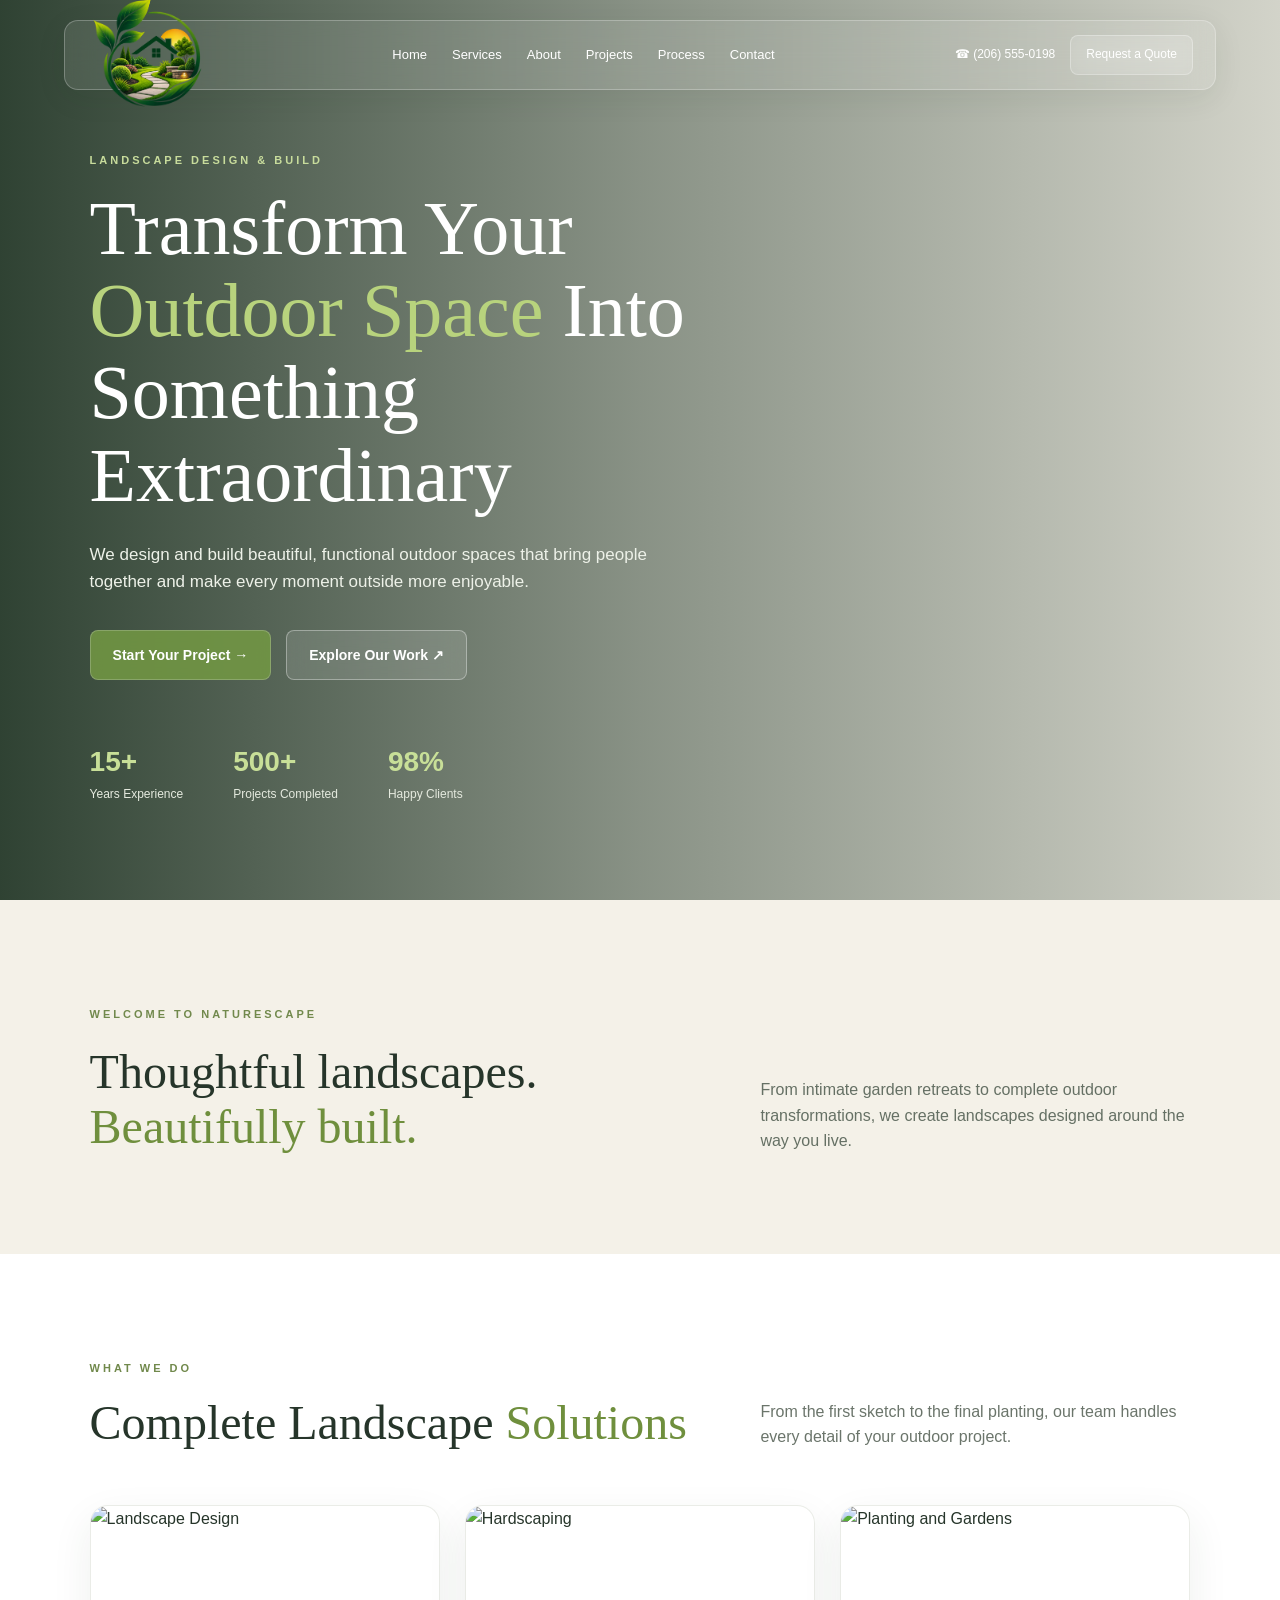
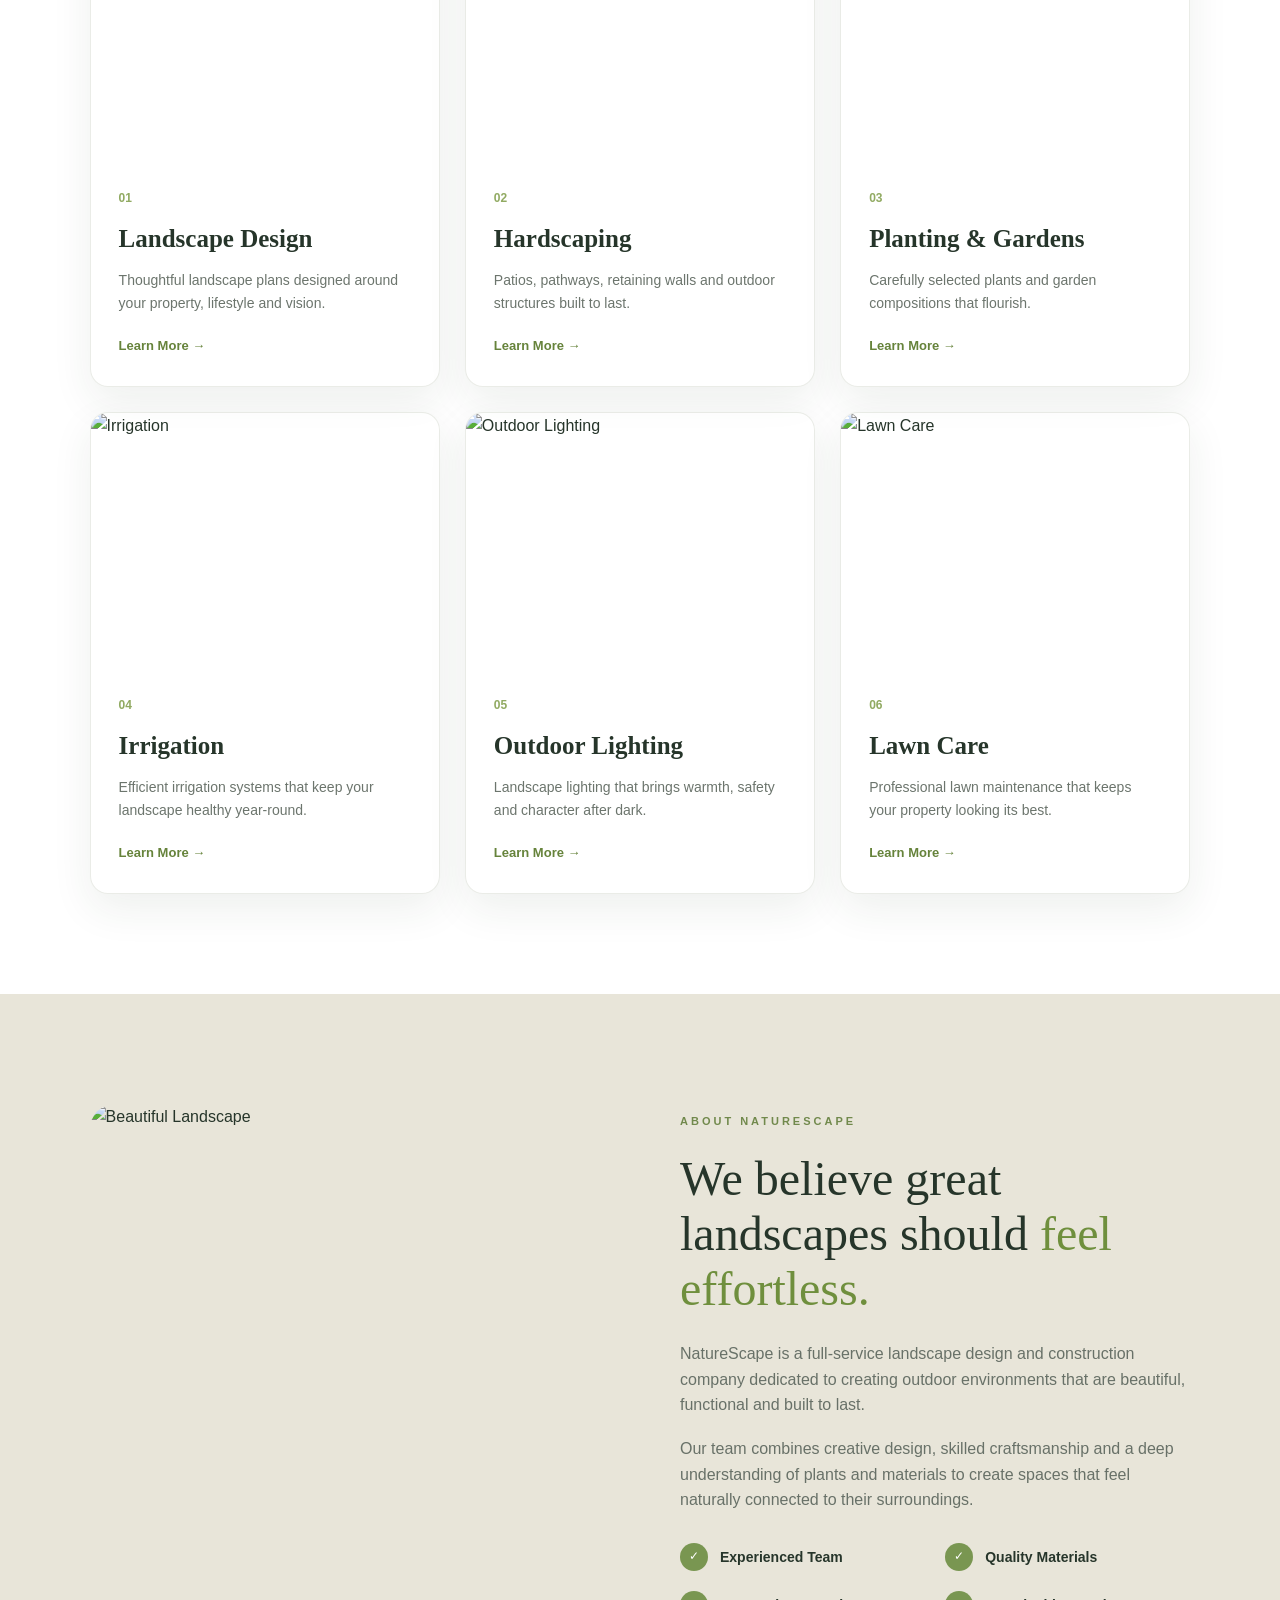
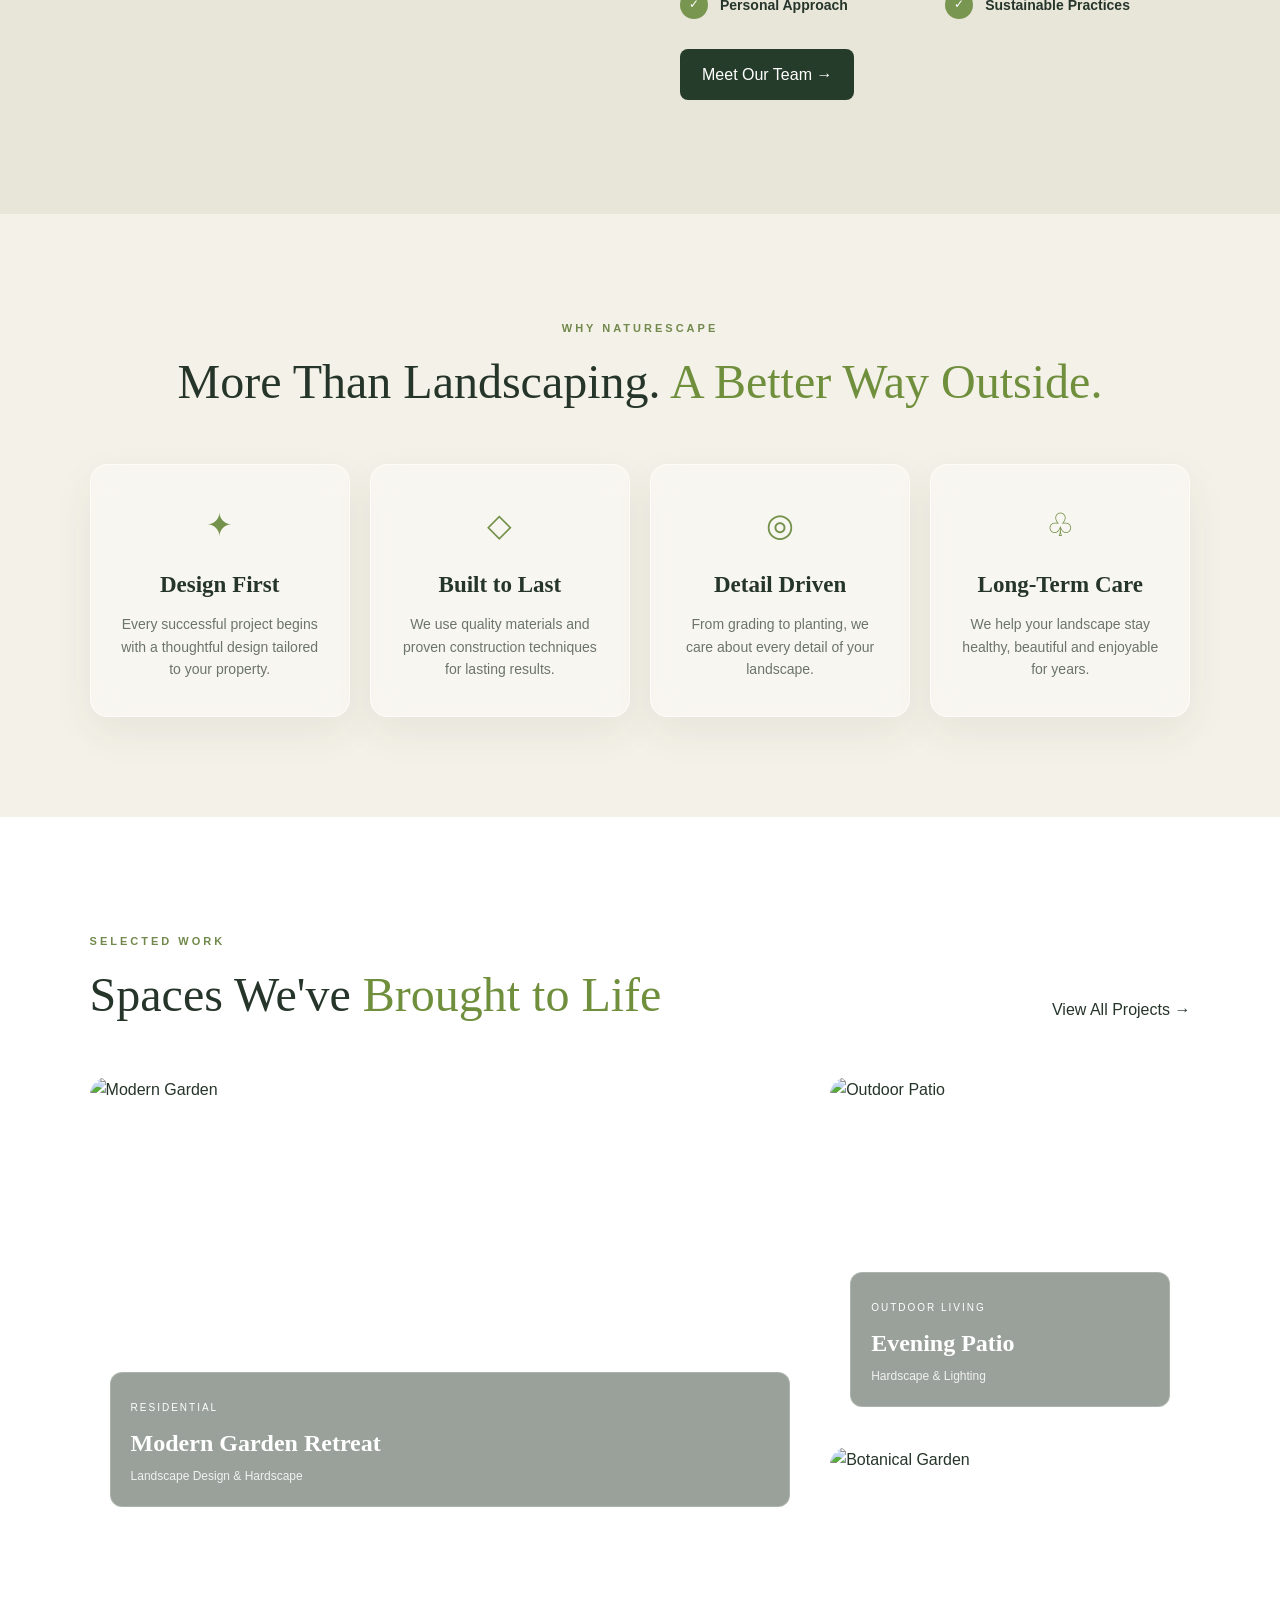
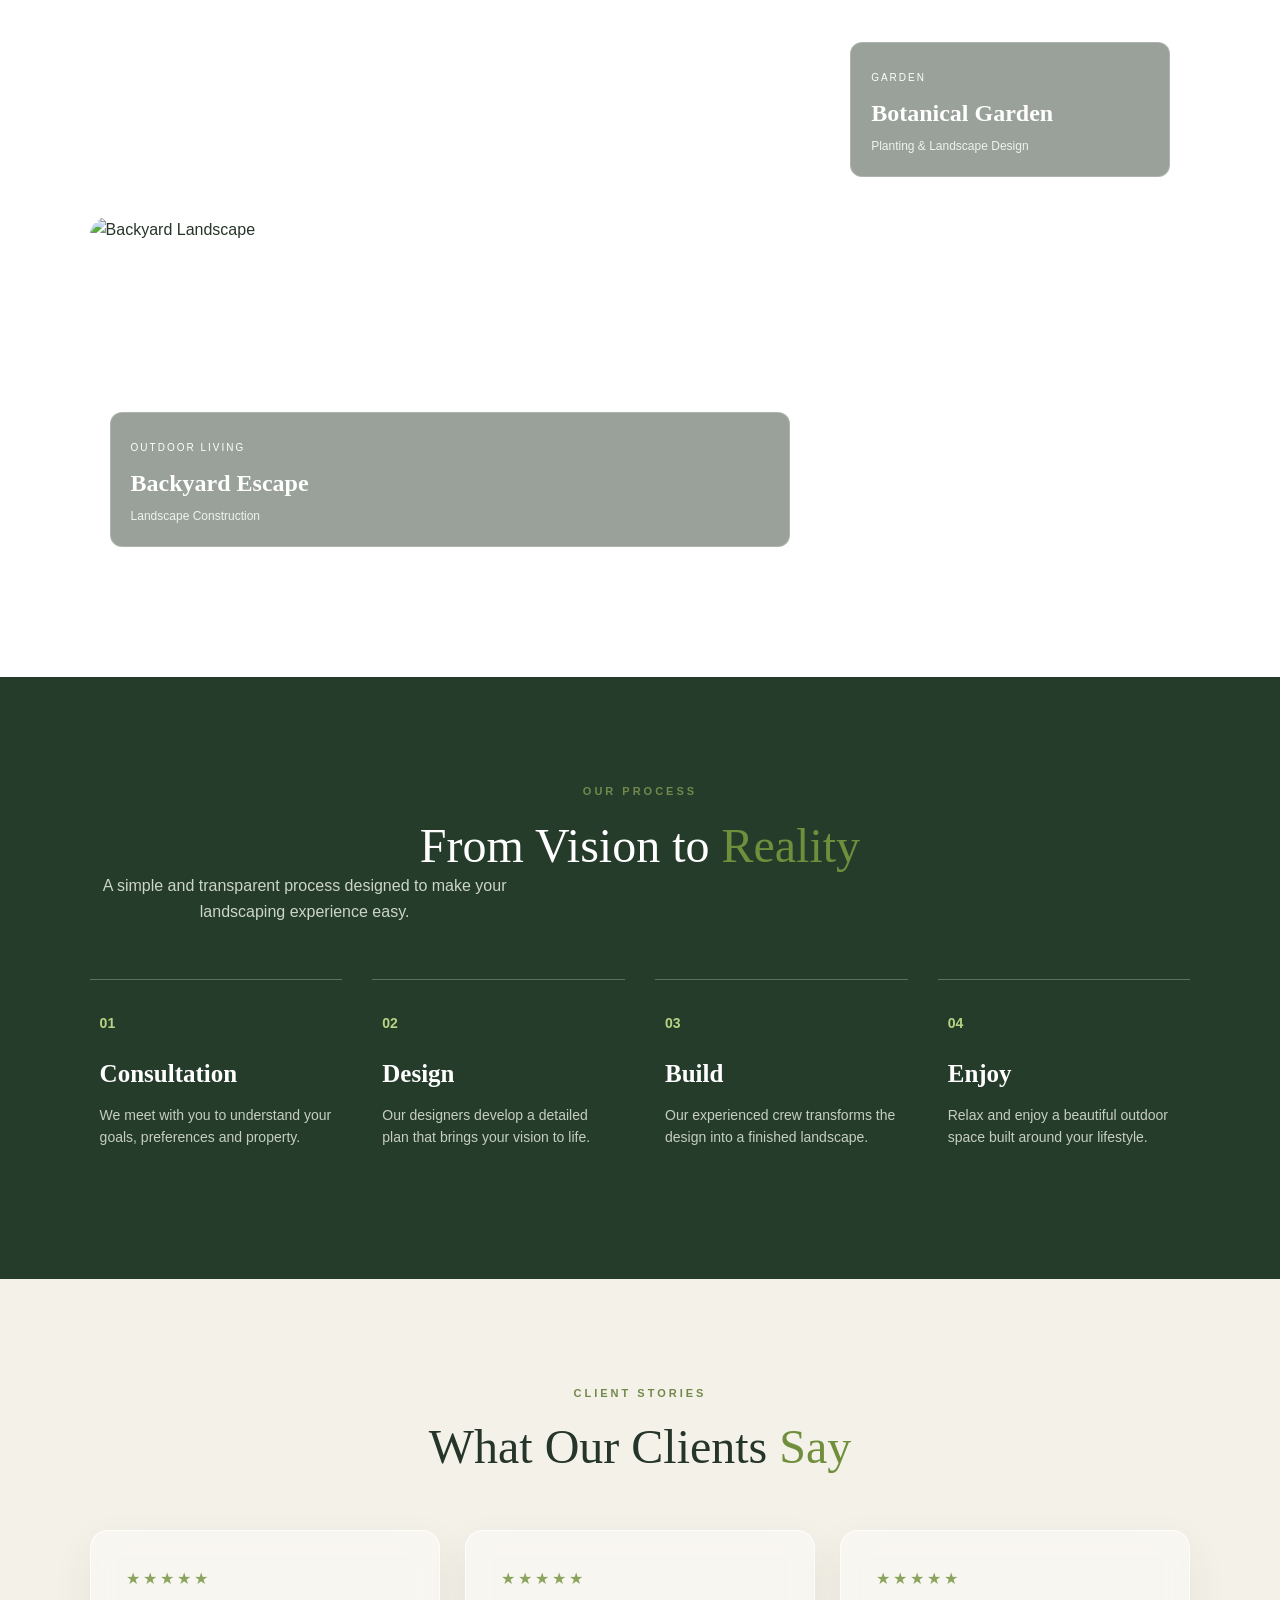
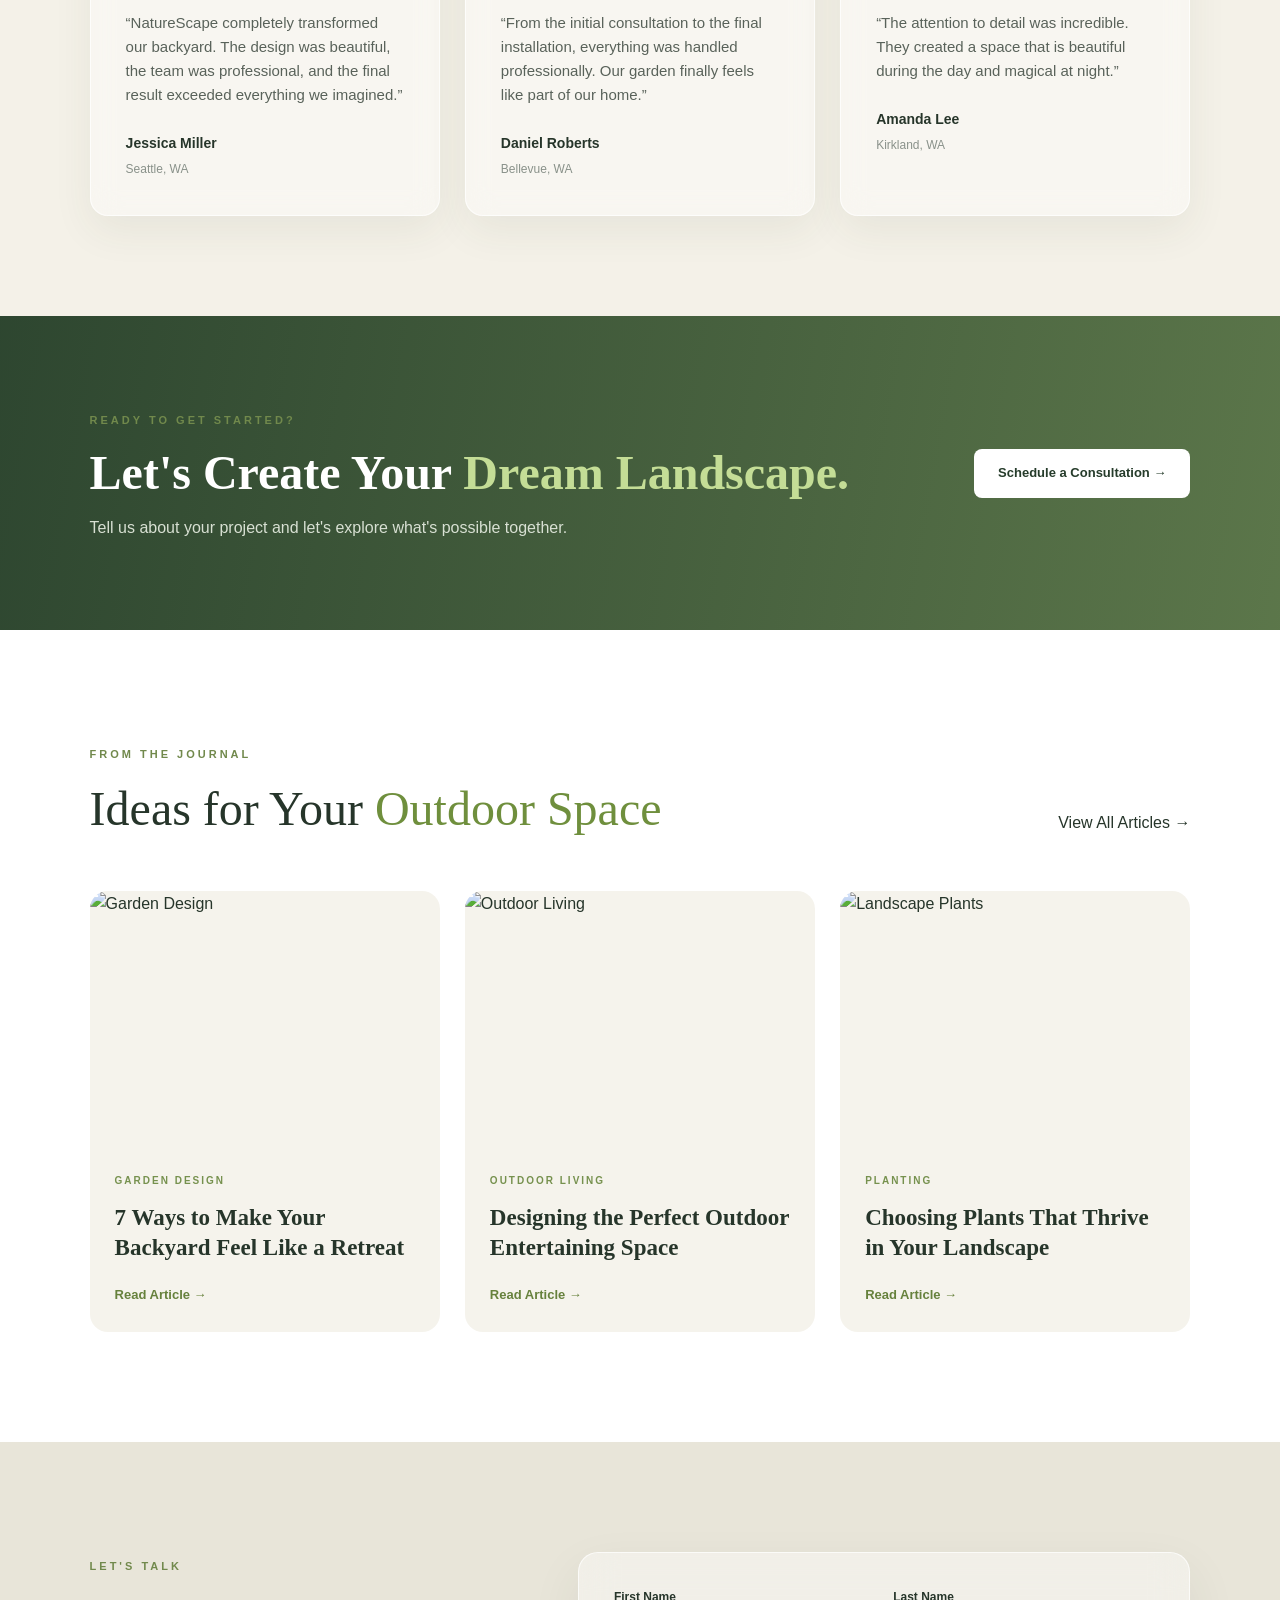
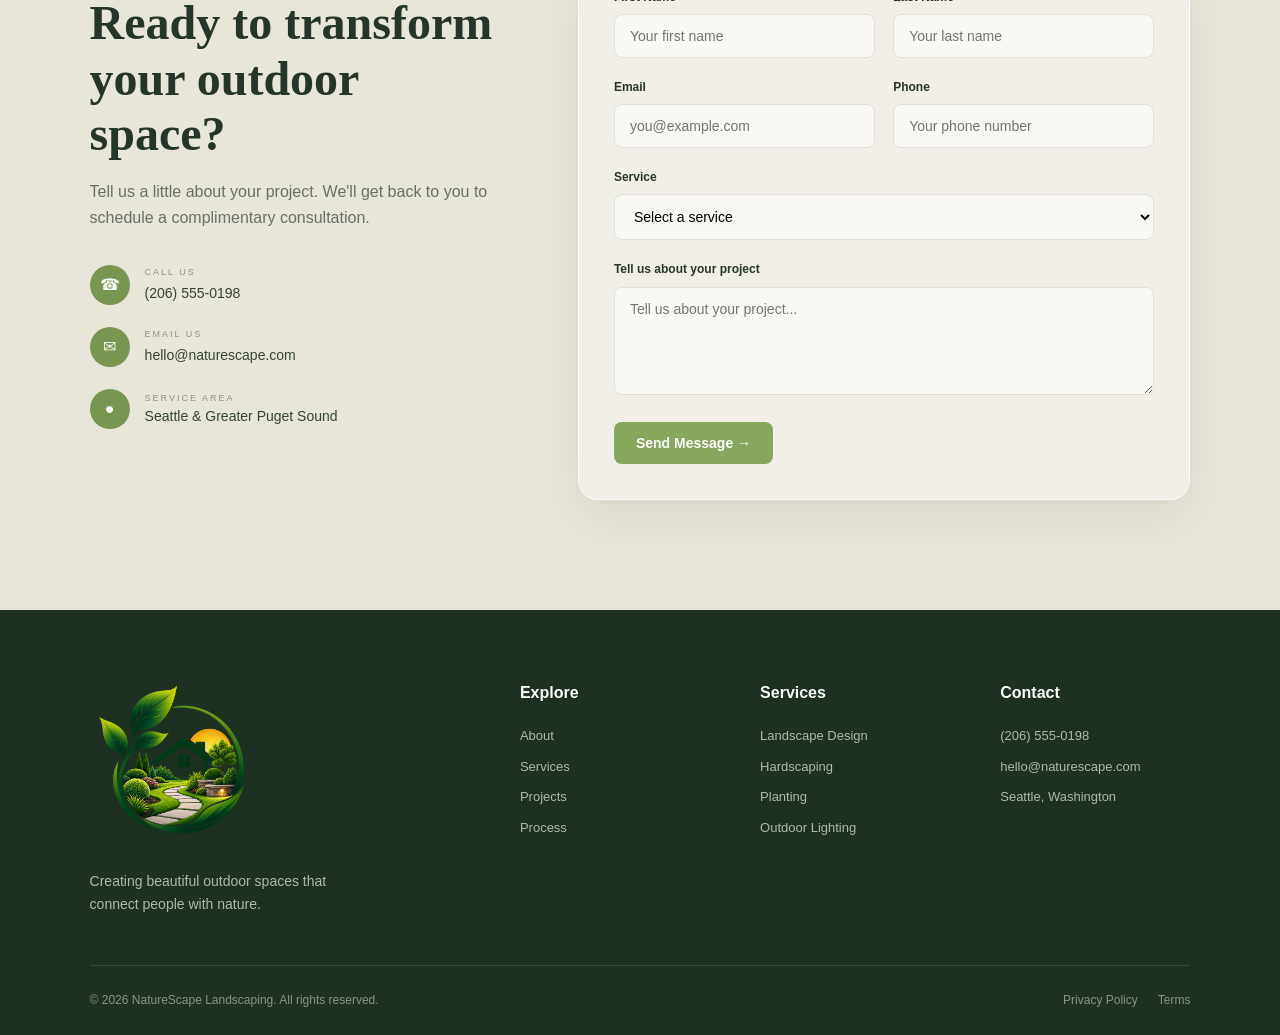
==== index.html @ 11247841 "initial commit" ====
<!DOCTYPE html>
<html lang="en">
<head>
    <meta charset="UTF-8">
    <meta name="viewport" content="width=device-width, initial-scale=1.0">

    <title>NatureScape | Garden Landscaping</title>

    <link rel="icon" type="image/png" href="assets/logo.png">

    <link rel="stylesheet" href="static/style.css">
</head>

<body>

    <header class="header">

        <a href="#home" class="logo">
            <img src="assets/logo.png" alt="NatureScape Landscaping">
        </a>

        <nav class="navbar">
            <a href="#home">Home</a>
            <a href="#services">Services</a>
            <a href="#about">About</a>
            <a href="#projects">Projects</a>
            <a href="#process">Process</a>
            <a href="#contact">Contact</a>
        </nav>

        <div class="header-right">

            <a href="tel:+12065550198" class="phone">
                ☎ (206) 555-0198
            </a>

            <a href="#contact" class="quote-btn">
                Request a Quote
            </a>

        </div>

    </header>

    <main>

        <section class="hero" id="home">

            <div class="hero-content">

                <span class="subtitle">
                    LANDSCAPE DESIGN & BUILD
                </span>

                <h1>
                    Transform Your
                    <span>Outdoor Space</span>
                    Into Something Extraordinary
                </h1>

                <p>
                    We design and build beautiful, functional
                    outdoor spaces that bring people together
                    and make every moment outside more enjoyable.
                </p>

                <div class="hero-buttons">

                    <a href="#contact" class="primary-btn">
                        Start Your Project →
                    </a>

                    <a href="#projects" class="secondary-btn">
                        Explore Our Work ↗
                    </a>

                </div>

                <div class="hero-stats">

                    <div>
                        <h3>15+</h3>
                        <p>Years Experience</p>
                    </div>

                    <div>
                        <h3>500+</h3>
                        <p>Projects Completed</p>
                    </div>

                    <div>
                        <h3>98%</h3>
                        <p>Happy Clients</p>
                    </div>

                </div>

            </div>

        </section>

        <section class="intro">

            <div class="intro-title">

                <span>
                    WELCOME TO NATURESCAPE
                </span>

                <h2>
                    Thoughtful landscapes.
                    <br>
                    <span>Beautifully built.</span>
                </h2>

            </div>

            <div class="intro-text">

                <p>
                    From intimate garden retreats to complete
                    outdoor transformations, we create landscapes
                    designed around the way you live.
                </p>

            </div>

        </section>

        <section class="services" id="services">

            <div class="section-heading">

                <div>

                    <span>
                        WHAT WE DO
                    </span>

                    <h2>
                        Complete Landscape
                        <span>Solutions</span>
                    </h2>

                </div>

                <p>
                    From the first sketch to the final planting,
                    our team handles every detail of your
                    outdoor project.
                </p>

            </div>

            <div class="services-container">

                <div class="service-card">

                    <img
                        src="assets/images/landscape-design.jpg"
                        alt="Landscape Design"
                    >

                    <div class="service-content">

                        <span>01</span>

                        <h3>
                            Landscape Design
                        </h3>

                        <p>
                            Thoughtful landscape plans designed
                            around your property, lifestyle and vision.
                        </p>

                        <a href="#contact">
                            Learn More →
                        </a>

                    </div>

                </div>

                <div class="service-card">

                    <img
                        src="assets/images/hardscape.jpg"
                        alt="Hardscaping"
                    >

                    <div class="service-content">

                        <span>02</span>

                        <h3>
                            Hardscaping
                        </h3>

                        <p>
                            Patios, pathways, retaining walls and
                            outdoor structures built to last.
                        </p>

                        <a href="#contact">
                            Learn More →
                        </a>

                    </div>

                </div>

                <div class="service-card">

                    <img
                        src="assets/images/planting.jpg"
                        alt="Planting and Gardens"
                    >

                    <div class="service-content">

                        <span>03</span>

                        <h3>
                            Planting & Gardens
                        </h3>

                        <p>
                            Carefully selected plants and garden
                            compositions that flourish.
                        </p>

                        <a href="#contact">
                            Learn More →
                        </a>

                    </div>

                </div>

                <div class="service-card">

                    <img
                        src="assets/images/irrigation.jpg"
                        alt="Irrigation"
                    >

                    <div class="service-content">

                        <span>04</span>

                        <h3>
                            Irrigation
                        </h3>

                        <p>
                            Efficient irrigation systems that keep
                            your landscape healthy year-round.
                        </p>

                        <a href="#contact">
                            Learn More →
                        </a>

                    </div>

                </div>

                <div class="service-card">

                    <img
                        src="assets/images/lighting.jpg"
                        alt="Outdoor Lighting"
                    >

                    <div class="service-content">

                        <span>05</span>

                        <h3>
                            Outdoor Lighting
                        </h3>

                        <p>
                            Landscape lighting that brings warmth,
                            safety and character after dark.
                        </p>

                        <a href="#contact">
                            Learn More →
                        </a>

                    </div>

                </div>

                <div class="service-card">

                    <img
                        src="assets/images/lawn-care.jpg"
                        alt="Lawn Care"
                    >

                    <div class="service-content">

                        <span>06</span>

                        <h3>
                            Lawn Care
                        </h3>

                        <p>
                            Professional lawn maintenance that
                            keeps your property looking its best.
                        </p>

                        <a href="#contact">
                            Learn More →
                        </a>

                    </div>

                </div>

            </div>

        </section>

        <section class="about" id="about">

            <div class="about-image">

                <img
                    src="assets/images/about-landscape.jpg"
                    alt="Beautiful Landscape"
                >

            </div>

            <div class="about-content">

                <span>
                    ABOUT NATURESCAPE
                </span>

                <h2>
                    We believe great landscapes
                    should <span>feel effortless.</span>
                </h2>

                <p>
                    NatureScape is a full-service landscape design
                    and construction company dedicated to creating
                    outdoor environments that are beautiful,
                    functional and built to last.
                </p>

                <p>
                    Our team combines creative design, skilled
                    craftsmanship and a deep understanding of
                    plants and materials to create spaces that
                    feel naturally connected to their surroundings.
                </p>

                <div class="about-features">

                    <div>
                        <span>✓</span>
                        <h4>Experienced Team</h4>
                    </div>

                    <div>
                        <span>✓</span>
                        <h4>Quality Materials</h4>
                    </div>

                    <div>
                        <span>✓</span>
                        <h4>Personal Approach</h4>
                    </div>

                    <div>
                        <span>✓</span>
                        <h4>Sustainable Practices</h4>
                    </div>

                </div>

                <a href="#contact" class="dark-btn">
                    Meet Our Team →
                </a>

            </div>

        </section>

        <section class="why-us">

            <div class="section-heading center">

                <span>
                    WHY NATURESCAPE
                </span>

                <h2>
                    More Than Landscaping.
                    <span>A Better Way Outside.</span>
                </h2>

            </div>

            <div class="why-container">

                <div class="why-card">

                    <span>✦</span>

                    <h3>
                        Design First
                    </h3>

                    <p>
                        Every successful project begins with a
                        thoughtful design tailored to your property.
                    </p>

                </div>

                <div class="why-card">

                    <span>◇</span>

                    <h3>
                        Built to Last
                    </h3>

                    <p>
                        We use quality materials and proven
                        construction techniques for lasting results.
                    </p>

                </div>

                <div class="why-card">

                    <span>◎</span>

                    <h3>
                        Detail Driven
                    </h3>

                    <p>
                        From grading to planting, we care about
                        every detail of your landscape.
                    </p>

                </div>

                <div class="why-card">

                    <span>♧</span>

                    <h3>
                        Long-Term Care
                    </h3>

                    <p>
                        We help your landscape stay healthy,
                        beautiful and enjoyable for years.
                    </p>

                </div>

            </div>

        </section>

        <section class="projects" id="projects">

            <div class="section-heading">

                <div>

                    <span>
                        SELECTED WORK
                    </span>

                    <h2>
                        Spaces We've
                        <span>Brought to Life</span>
                    </h2>

                </div>

                <a href="#contact">
                    View All Projects →
                </a>

            </div>

            <div class="projects-container">

                <div class="project-card large">

                    <img
                        src="assets/images/project-01.jpg"
                        alt="Modern Garden"
                    >

                    <div>
                        <span>RESIDENTIAL</span>
                        <h3>Modern Garden Retreat</h3>
                        <p>Landscape Design & Hardscape</p>
                    </div>

                </div>

                <div class="project-card">

                    <img
                        src="assets/images/project-02.jpg"
                        alt="Outdoor Patio"
                    >

                    <div>
                        <span>OUTDOOR LIVING</span>
                        <h3>Evening Patio</h3>
                        <p>Hardscape & Lighting</p>
                    </div>

                </div>

                <div class="project-card">

                    <img
                        src="assets/images/project-03.jpg"
                        alt="Botanical Garden"
                    >

                    <div>
                        <span>GARDEN</span>
                        <h3>Botanical Garden</h3>
                        <p>Planting & Landscape Design</p>
                    </div>

                </div>

                <div class="project-card">

                    <img
                        src="assets/images/project-04.jpg"
                        alt="Backyard Landscape"
                    >

                    <div>
                        <span>OUTDOOR LIVING</span>
                        <h3>Backyard Escape</h3>
                        <p>Landscape Construction</p>
                    </div>

                </div>

            </div>

        </section>

        <section class="process" id="process">

            <div class="section-heading center">

                <span>
                    OUR PROCESS
                </span>

                <h2>
                    From Vision to
                    <span>Reality</span>
                </h2>

                <p>
                    A simple and transparent process designed
                    to make your landscaping experience easy.
                </p>

            </div>

            <div class="process-container">

                <div class="process-card">

                    <span>01</span>

                    <h3>
                        Consultation
                    </h3>

                    <p>
                        We meet with you to understand your goals,
                        preferences and property.
                    </p>

                </div>

                <div class="process-card">

                    <span>02</span>

                    <h3>
                        Design
                    </h3>

                    <p>
                        Our designers develop a detailed plan
                        that brings your vision to life.
                    </p>

                </div>

                <div class="process-card">

                    <span>03</span>

                    <h3>
                        Build
                    </h3>

                    <p>
                        Our experienced crew transforms the
                        design into a finished landscape.
                    </p>

                </div>

                <div class="process-card">

                    <span>04</span>

                    <h3>
                        Enjoy
                    </h3>

                    <p>
                        Relax and enjoy a beautiful outdoor
                        space built around your lifestyle.
                    </p>

                </div>

            </div>

        </section>

        <section class="testimonials">

            <div class="section-heading center">

                <span>
                    CLIENT STORIES
                </span>

                <h2>
                    What Our Clients
                    <span>Say</span>
                </h2>

            </div>

            <div class="testimonial-container">

                <div class="testimonial-card">

                    <div class="stars">
                        ★★★★★
                    </div>

                    <p>
                        “NatureScape completely transformed our
                        backyard. The design was beautiful, the
                        team was professional, and the final result
                        exceeded everything we imagined.”
                    </p>

                    <h4>
                        Jessica Miller
                    </h4>

                    <span>
                        Seattle, WA
                    </span>

                </div>

                <div class="testimonial-card">

                    <div class="stars">
                        ★★★★★
                    </div>

                    <p>
                        “From the initial consultation to the final
                        installation, everything was handled
                        professionally. Our garden finally feels
                        like part of our home.”
                    </p>

                    <h4>
                        Daniel Roberts
                    </h4>

                    <span>
                        Bellevue, WA
                    </span>

                </div>

                <div class="testimonial-card">

                    <div class="stars">
                        ★★★★★
                    </div>

                    <p>
                        “The attention to detail was incredible.
                        They created a space that is beautiful
                        during the day and magical at night.”
                    </p>

                    <h4>
                        Amanda Lee
                    </h4>

                    <span>
                        Kirkland, WA
                    </span>

                </div>

            </div>

        </section>

        <section class="cta">

            <div>

                <span>
                    READY TO GET STARTED?
                </span>

                <h2>
                    Let's Create Your
                    <span>Dream Landscape.</span>
                </h2>

                <p>
                    Tell us about your project and let's explore
                    what's possible together.
                </p>

            </div>

            <a href="#contact">
                Schedule a Consultation →
            </a>

        </section>

        <section class="blog">

            <div class="section-heading">

                <div>

                    <span>
                        FROM THE JOURNAL
                    </span>

                    <h2>
                        Ideas for Your
                        <span>Outdoor Space</span>
                    </h2>

                </div>

                <a href="#">
                    View All Articles →
                </a>

            </div>

            <div class="blog-container">

                <article class="blog-card">

                    <img
                        src="assets/images/blog-01.jpg"
                        alt="Garden Design"
                    >

                    <div>

                        <span>
                            GARDEN DESIGN
                        </span>

                        <h3>
                            7 Ways to Make Your Backyard
                            Feel Like a Retreat
                        </h3>

                        <a href="#">
                            Read Article →
                        </a>

                    </div>

                </article>

                <article class="blog-card">

                    <img
                        src="assets/images/blog-02.jpg"
                        alt="Outdoor Living"
                    >

                    <div>

                        <span>
                            OUTDOOR LIVING
                        </span>

                        <h3>
                            Designing the Perfect Outdoor
                            Entertaining Space
                        </h3>

                        <a href="#">
                            Read Article →
                        </a>

                    </div>

                </article>

                <article class="blog-card">

                    <img
                        src="assets/images/blog-03.jpg"
                        alt="Landscape Plants"
                    >

                    <div>

                        <span>
                            PLANTING
                        </span>

                        <h3>
                            Choosing Plants That Thrive
                            in Your Landscape
                        </h3>

                        <a href="#">
                            Read Article →
                        </a>

                    </div>

                </article>

            </div>

        </section>

        <section class="contact" id="contact">

            <div class="contact-info">

                <span>
                    LET'S TALK
                </span>

                <h2>
                    Ready to transform
                    your outdoor space?
                </h2>

                <p>
                    Tell us a little about your project.
                    We'll get back to you to schedule a
                    complimentary consultation.
                </p>

                <div class="contact-details">

                    <div>
                        <span>☎</span>
                        <div>
                            <small>CALL US</small>
                            <a href="tel:+12065550198">
                                (206) 555-0198
                            </a>
                        </div>
                    </div>

                    <div>
                        <span>✉</span>
                        <div>
                            <small>EMAIL US</small>
                            <a href="mailto:hello@naturescape.com">
                                hello@naturescape.com
                            </a>
                        </div>
                    </div>

                    <div>
                        <span>●</span>
                        <div>
                            <small>SERVICE AREA</small>
                            <p>
                                Seattle & Greater Puget Sound
                            </p>
                        </div>
                    </div>

                </div>

            </div>

            <form class="contact-form">

                <div class="form-row">

                    <div>
                        <label for="first-name">
                            First Name
                        </label>

                        <input
                            type="text"
                            id="first-name"
                            placeholder="Your first name"
                            required
                        >
                    </div>

                    <div>
                        <label for="last-name">
                            Last Name
                        </label>

                        <input
                            type="text"
                            id="last-name"
                            placeholder="Your last name"
                            required
                        >
                    </div>

                </div>

                <div class="form-row">

                    <div>
                        <label for="email">
                            Email
                        </label>

                        <input
                            type="email"
                            id="email"
                            placeholder="you@example.com"
                            required
                        >
                    </div>

                    <div>
                        <label for="phone">
                            Phone
                        </label>

                        <input
                            type="tel"
                            id="phone"
                            placeholder="Your phone number"
                        >
                    </div>

                </div>

                <div>

                    <label for="service">
                        Service
                    </label>

                    <select id="service">

                        <option value="">
                            Select a service
                        </option>

                        <option>
                            Landscape Design
                        </option>

                        <option>
                            Hardscaping
                        </option>

                        <option>
                            Planting & Gardens
                        </option>

                        <option>
                            Irrigation
                        </option>

                        <option>
                            Outdoor Lighting
                        </option>

                        <option>
                            Lawn Care
                        </option>

                    </select>

                </div>

                <div>

                    <label for="message">
                        Tell us about your project
                    </label>

                    <textarea
                        id="message"
                        rows="5"
                        placeholder="Tell us about your project..."
                    ></textarea>

                </div>

                <button
                    type="submit"
                    class="primary-btn"
                >
                    Send Message →
                </button>

            </form>

        </section>

    </main>

    <footer class="footer">

        <div class="footer-container">

            <div class="footer-brand">

                <a href="#home">
                    <img
                        src="assets/logo.png"
                        alt="NatureScape Landscaping"
                    >
                </a>

                <p>
                    Creating beautiful outdoor spaces
                    that connect people with nature.
                </p>

            </div>

            <div class="footer-links">

                <h4>
                    Explore
                </h4>

                <a href="#about">About</a>
                <a href="#services">Services</a>
                <a href="#projects">Projects</a>
                <a href="#process">Process</a>

            </div>

            <div class="footer-links">

                <h4>
                    Services
                </h4>

                <a href="#services">
                    Landscape Design
                </a>

                <a href="#services">
                    Hardscaping
                </a>

                <a href="#services">
                    Planting
                </a>

                <a href="#services">
                    Outdoor Lighting
                </a>

            </div>

            <div class="footer-links">

                <h4>
                    Contact
                </h4>

                <a href="tel:+12065550198">
                    (206) 555-0198
                </a>

                <a href="mailto:hello@naturescape.com">
                    hello@naturescape.com
                </a>

                <p>
                    Seattle, Washington
                </p>

            </div>

        </div>

        <div class="footer-bottom">

            <p>
                © 2026 NatureScape Landscaping.
                All rights reserved.
            </p>

            <div>
                <a href="#">
                    Privacy Policy
                </a>

                <a href="#">
                    Terms
                </a>
            </div>

        </div>

    </footer>

</body>
</html>
---- static/style.css ----
* {
    margin: 0;
    padding: 0;
    box-sizing: border-box;
}

html {
    scroll-behavior: smooth;
}

body {
    font-family: Arial, sans-serif;
    background: #f4f1e8;
    color: #26352a;
    line-height: 1.6;
}

a {
    text-decoration: none;
    color: inherit;
}

img {
    width: 100%;
    display: block;
}

.header {
    width: 90%;
    height: 70px;
    padding: 10px 22px;
    position: absolute;
    top: 20px;
    left: 5%;
    z-index: 1000;

    display: flex;
    align-items: center;
    justify-content: space-between;
    gap: 25px;

    background: rgba(255, 255, 255, 0.10);
    backdrop-filter: blur(14px);
    -webkit-backdrop-filter: blur(14px);

    border: 1px solid rgba(255, 255, 255, 0.25);
    border-radius: 14px;

    box-shadow: 0 8px 30px rgba(30, 45, 30, 0.08);
}

.logo {
    display: flex;
    align-items: center;
}

.logo img {
    width: 125px;
    height: auto;
}

.navbar {
    display: flex;
    align-items: center;
    justify-content: center;
    gap: 25px;
}

.navbar a {
    color: #ffffff;
    font-size: 13px;
    font-weight: 500;
    transition: 0.3s;
}

.navbar a:hover {
    color: #c9df9b;
}

.header-right {
    display: flex;
    align-items: center;
    gap: 15px;
}

.phone {
    color: #ffffff;
    font-size: 12px;
}

.quote-btn {
    padding: 9px 15px;
    background: rgba(255, 255, 255, 0.12);
    border: 1px solid rgba(255, 255, 255, 0.3);
    color: #ffffff;
    border-radius: 8px;
    backdrop-filter: blur(10px);
    font-size: 12px;
    transition: 0.3s;
}

.quote-btn:hover {
    background: rgba(255, 255, 255, 0.25);
    transform: translateY(-2px);
}

.hero {
    min-height: 100vh;
    padding: 120px 7% 70px;

    display: flex;
    align-items: center;

    position: relative;
    overflow: hidden;

    background:
        linear-gradient(
            90deg,
            rgba(20, 42, 26, 0.88),
            rgba(20, 42, 26, 0.48),
            rgba(20, 42, 26, 0.15)
        ),
        url("../assets/images/hero.jpg") center/cover no-repeat;
}

.hero-content {
    max-width: 700px;
    color: #ffffff;
}

.subtitle {
    display: inline-block;
    margin-bottom: 18px;

    font-size: 11px;
    letter-spacing: 3px;
    font-weight: 600;

    color: #c8dc9c;
}

.hero h1 {
    font-family: Georgia, serif;
    font-size: clamp(45px, 6vw, 76px);
    line-height: 1.08;
    font-weight: 500;

    margin-bottom: 25px;
}

.hero h1 span {
    color: #b8d37d;
}

.hero-content > p {
    max-width: 600px;

    font-size: 17px;
    color: #edf1e8;

    margin-bottom: 35px;
}

.hero-buttons {
    display: flex;
    gap: 15px;
}

.primary-btn,
.secondary-btn {
    padding: 13px 22px;

    border-radius: 8px;

    display: inline-block;

    font-size: 14px;
    font-weight: 600;

    transition: 0.3s;
}

.primary-btn {
    color: #ffffff;

    background: rgba(116, 153, 67, 0.85);

    border: 1px solid rgba(255, 255, 255, 0.2);

    backdrop-filter: blur(10px);
}

.primary-btn:hover {
    background: #668d36;
    transform: translateY(-3px);
}

.secondary-btn {
    color: #ffffff;

    background: rgba(255, 255, 255, 0.12);

    border: 1px solid rgba(255, 255, 255, 0.35);

    backdrop-filter: blur(12px);
}

.secondary-btn:hover {
    background: rgba(255, 255, 255, 0.22);
    transform: translateY(-3px);
}

.hero-stats {
    display: flex;
    gap: 50px;
    margin-top: 60px;
}

.hero-stats div h3 {
    font-size: 28px;
    color: #c8df98;
}

.hero-stats div p {
    font-size: 12px;
    color: #e5eadf;
}

.intro {
    padding: 100px 7%;

    display: flex;
    justify-content: space-between;

    gap: 70px;

    background: #f4f1e8;
}

.intro-title {
    max-width: 600px;
}

.intro-title > span,
.section-heading > div > span,
.about-content > span,
.section-heading.center > span,
.cta > div > span,
.contact-info > span {
    font-size: 11px;
    letter-spacing: 3px;

    color: #71894c;

    font-weight: 700;
}

.intro h2 {
    margin-top: 18px;

    font-family: Georgia, serif;

    font-size: 48px;
    line-height: 1.15;

    font-weight: 500;
}

.intro h2 span,
.section-heading h2 span,
.about-content h2 span,
.cta h2 span {
    color: #6f8f3d;
}

.intro-text {
    max-width: 430px;

    align-self: flex-end;

    color: #657064;
}

.services {
    padding: 100px 7%;
    background: #ffffff;
}

.section-heading {
    display: flex;

    justify-content: space-between;
    align-items: end;

    gap: 50px;

    margin-bottom: 55px;
}

.section-heading h2 {
    margin-top: 15px;

    font-family: Georgia, serif;

    font-size: 48px;
    line-height: 1.15;

    font-weight: 500;
}

.section-heading > p {
    max-width: 430px;
    color: #6b756b;
}

.services-container {
    display: grid;

    grid-template-columns: repeat(3, 1fr);

    gap: 25px;
}

.service-card {
    overflow: hidden;

    border-radius: 18px;

    background: rgba(255, 255, 255, 0.55);

    border: 1px solid rgba(80, 100, 60, 0.12);

    box-shadow: 0 15px 40px rgba(42, 58, 39, 0.08);

    transition: 0.4s;
}

.service-card:hover {
    transform: translateY(-8px);

    box-shadow: 0 25px 50px rgba(42, 58, 39, 0.15);
}

.service-card > img {
    height: 250px;
    object-fit: cover;
}

.service-content {
    padding: 28px;
}

.service-content > span {
    color: #91aa62;

    font-size: 12px;

    font-weight: 700;
}

.service-content h3 {
    margin: 10px 0;

    font-family: Georgia, serif;

    font-size: 25px;
}

.service-content p {
    color: #6c756d;

    font-size: 14px;

    margin-bottom: 18px;
}

.service-content a {
    color: #66833b;

    font-size: 13px;

    font-weight: 700;
}

.about {
    padding: 110px 7%;

    display: grid;

    grid-template-columns: 1fr 1fr;

    gap: 80px;

    align-items: center;

    background: #e8e5d9;
}

.about-image {
    position: relative;
}

.about-image img {
    height: 600px;

    object-fit: cover;

    border-radius: 25px;
}

.about-content h2 {
    margin: 18px 0 25px;

    font-family: Georgia, serif;

    font-size: 48px;

    line-height: 1.15;

    font-weight: 500;
}

.about-content > p {
    color: #687168;

    margin-bottom: 18px;
}

.about-features {
    display: grid;

    grid-template-columns: 1fr 1fr;

    gap: 20px;

    margin: 30px 0;
}

.about-features div {
    display: flex;

    align-items: center;

    gap: 12px;
}

.about-features span {
    width: 28px;
    height: 28px;

    border-radius: 50%;

    display: flex;

    align-items: center;

    justify-content: center;

    background: #799651;

    color: white;

    font-size: 12px;
}

.about-features h4 {
    font-size: 14px;
}

.dark-btn {
    display: inline-block;

    padding: 13px 22px;

    background: #263c2b;

    color: white;

    border-radius: 8px;

    transition: 0.3s;
}

.dark-btn:hover {
    background: #496b3d;

    transform: translateY(-3px);
}

.why-us {
    padding: 100px 7%;

    background: #f4f1e8;
}

.center {
    display: block;

    text-align: center;
}

.why-container {
    display: grid;

    grid-template-columns: repeat(4, 1fr);

    gap: 20px;
}

.why-card {
    padding: 35px 25px;

    text-align: center;

    border-radius: 18px;

    background: rgba(255, 255, 255, 0.35);

    border: 1px solid rgba(255, 255, 255, 0.65);

    backdrop-filter: blur(15px);

    -webkit-backdrop-filter: blur(15px);

    box-shadow: 0 15px 40px rgba(52, 67, 49, 0.07);

    transition: 0.3s;
}

.why-card:hover {
    transform: translateY(-7px);

    background: rgba(255, 255, 255, 0.6);
}

.why-card > span {
    font-size: 32px;

    color: #75924c;
}

.why-card h3 {
    margin: 15px 0 10px;

    font-family: Georgia, serif;

    font-size: 23px;
}

.why-card p {
    color: #6b746c;

    font-size: 14px;
}

.projects {
    padding: 110px 7%;

    background: #ffffff;
}

.projects-container {
    display: grid;

    grid-template-columns: 2fr 1fr;

    gap: 20px;
}

.project-card {
    height: 350px;

    position: relative;

    overflow: hidden;

    border-radius: 18px;
}

.project-card.large {
    height: 450px;

    grid-row: span 2;
}

.project-card img {
    height: 100%;

    object-fit: cover;

    transition: 0.5s;
}

.project-card:hover img {
    transform: scale(1.06);
}

.project-card > div {
    position: absolute;

    left: 20px;
    right: 20px;
    bottom: 20px;

    padding: 20px;

    color: white;

    border-radius: 12px;

    background: rgba(30, 48, 31, 0.45);

    backdrop-filter: blur(12px);

    border: 1px solid rgba(255, 255, 255, 0.2);
}

.project-card span {
    font-size: 10px;

    letter-spacing: 2px;
}

.project-card h3 {
    margin: 5px 0;

    font-family: Georgia, serif;

    font-size: 24px;
}

.project-card p {
    font-size: 12px;

    opacity: 0.85;
}

.process {
    padding: 100px 7%;

    background: #263c2b;

    color: white;
}

.process .section-heading h2 {
    color: white;
}

.process .section-heading p {
    color: #cbd5c8;
}

.process-container {
    display: grid;

    grid-template-columns: repeat(4, 1fr);

    gap: 30px;
}

.process-card {
    padding: 30px 10px;

    border-top: 1px solid rgba(255, 255, 255, 0.25);
}

.process-card > span {
    color: #b9d384;

    font-size: 14px;

    font-weight: 700;
}

.process-card h3 {
    margin: 18px 0 10px;

    font-family: Georgia, serif;

    font-size: 25px;
}

.process-card p {
    color: #c5cec1;

    font-size: 14px;
}

.testimonials {
    padding: 100px 7%;

    background: #f4f1e8;
}

.testimonial-container {
    display: grid;

    grid-template-columns: repeat(3, 1fr);

    gap: 25px;
}

.testimonial-card {
    padding: 35px;

    border-radius: 18px;

    background: rgba(255, 255, 255, 0.4);

    border: 1px solid rgba(255, 255, 255, 0.7);

    backdrop-filter: blur(15px);

    box-shadow: 0 15px 40px rgba(50, 65, 47, 0.07);
}

.stars {
    color: #8ba45d;

    letter-spacing: 3px;

    margin-bottom: 20px;
}

.testimonial-card > p {
    color: #59625a;

    font-size: 15px;

    margin-bottom: 25px;
}

.testimonial-card h4 {
    font-size: 14px;
}

.testimonial-card > span {
    color: #89918a;

    font-size: 12px;
}

.cta {
    padding: 90px 7%;

    display: flex;

    align-items: center;

    justify-content: space-between;

    gap: 50px;

    color: white;

    background:
        linear-gradient(
            100deg,
            rgba(35, 61, 38, 0.95),
            rgba(75, 105, 57, 0.9)
        );
}

.cta h2 {
    margin: 15px 0;

    font-family: Georgia, serif;

    font-size: 48px;

    line-height: 1.1;
}

.cta h2 span {
    color: #c4dd96;
}

.cta p {
    color: #d8e0d3;
}

.cta > a {
    padding: 14px 24px;

    white-space: nowrap;

    border-radius: 8px;

    color: #263c2b;

    background: white;

    font-size: 13px;

    font-weight: 700;

    transition: 0.3s;
}

.cta > a:hover {
    transform: translateY(-3px);
}

.blog {
    padding: 110px 7%;

    background: #ffffff;
}

.blog-container {
    display: grid;

    grid-template-columns: repeat(3, 1fr);

    gap: 25px;
}

.blog-card {
    overflow: hidden;

    border-radius: 18px;

    background: #f5f3ec;
}

.blog-card img {
    height: 250px;

    object-fit: cover;
}

.blog-card > div {
    padding: 25px;
}

.blog-card span {
    color: #76914e;

    font-size: 10px;

    letter-spacing: 2px;

    font-weight: 700;
}

.blog-card h3 {
    margin: 12px 0 18px;

    font-family: Georgia, serif;

    font-size: 23px;

    line-height: 1.3;
}

.blog-card a {
    color: #66813c;

    font-size: 13px;

    font-weight: 700;
}

.contact {
    padding: 110px 7%;

    display: grid;

    grid-template-columns: 0.8fr 1.2fr;

    gap: 80px;

    background: #e8e5d9;
}

.contact-info h2 {
    margin: 18px 0;

    font-family: Georgia, serif;

    font-size: 48px;

    line-height: 1.15;
}

.contact-info > p {
    color: #687168;

    margin-bottom: 35px;
}

.contact-details {
    display: flex;

    flex-direction: column;

    gap: 22px;
}

.contact-details > div {
    display: flex;

    align-items: center;

    gap: 15px;
}

.contact-details > div > span {
    width: 40px;
    height: 40px;

    border-radius: 50%;

    display: flex;

    align-items: center;

    justify-content: center;

    background: #799651;

    color: white;
}

.contact-details small {
    display: block;

    color: #8a9288;

    font-size: 9px;

    letter-spacing: 2px;
}

.contact-details a,
.contact-details p {
    font-size: 14px;

    color: #334335;
}

.contact-form {
    padding: 35px;

    border-radius: 20px;

    background: rgba(255, 255, 255, 0.4);

    border: 1px solid rgba(255, 255, 255, 0.7);

    backdrop-filter: blur(18px);

    -webkit-backdrop-filter: blur(18px);

    box-shadow: 0 20px 50px rgba(50, 65, 47, 0.08);
}

.contact-form > div {
    margin-bottom: 20px;
}

.form-row {
    display: grid;

    grid-template-columns: 1fr 1fr;

    gap: 18px;
}

.contact-form label {
    display: block;

    margin-bottom: 7px;

    font-size: 12px;

    font-weight: 600;
}

.contact-form input,
.contact-form select,
.contact-form textarea {
    width: 100%;

    padding: 13px 15px;

    border: 1px solid rgba(80, 100, 70, 0.15);

    border-radius: 8px;

    outline: none;

    background: rgba(255, 255, 255, 0.55);

    font-family: inherit;

    font-size: 14px;
}

.contact-form input:focus,
.contact-form select:focus,
.contact-form textarea:focus {
    border-color: #789751;

    background: rgba(255, 255, 255, 0.8);
}

.contact-form textarea {
    resize: vertical;
}

.contact-form button {
    border: none;

    cursor: pointer;
}

.footer {
    padding: 70px 7% 25px;

    color: #dce5d7;

    background: #1d3022;
}

.footer-container {
    display: grid;

    grid-template-columns: 2fr 1fr 1fr 1fr;

    gap: 50px;

    padding-bottom: 50px;
}

.footer-brand img {
    width: 170px;

    margin-bottom: 20px;
}

.footer-brand p {
    max-width: 280px;

    color: #aeb9ad;

    font-size: 14px;
}

.footer-links {
    display: flex;

    flex-direction: column;

    gap: 10px;
}

.footer-links h4 {
    margin-bottom: 10px;

    color: white;
}

.footer-links a,
.footer-links p {
    color: #aeb9ad;

    font-size: 13px;

    transition: 0.3s;
}

.footer-links a:hover {
    color: #c8df9a;
}

.footer-bottom {
    padding-top: 25px;

    display: flex;

    justify-content: space-between;

    border-top: 1px solid rgba(255, 255, 255, 0.12);

    color: #89958a;

    font-size: 12px;
}

.footer-bottom div {
    display: flex;

    gap: 20px;
}

@media (max-width: 1100px) {

    .header {
        width: 94%;
        left: 3%;
    }

    .navbar {
        gap: 15px;
    }

    .navbar a {
        font-size: 12px;
    }

    .phone {
        display: none;
    }

    .services-container {
        grid-template-columns: repeat(2, 1fr);
    }

    .why-container {
        grid-template-columns: repeat(2, 1fr);
    }

    .process-container {
        grid-template-columns: repeat(2, 1fr);
    }

}

@media (max-width: 800px) {

    .header {
        width: 92%;

        left: 4%;

        height: 65px;

        padding: 9px 15px;
    }

    .logo img {
        width: 110px;
    }

    .navbar {
        display: none;
    }

    .header-right {
        margin-left: auto;
    }

    .hero {
        padding: 120px 6% 70px;
    }

    .hero h1 {
        font-size: 48px;
    }

    .hero-stats {
        gap: 25px;
    }

    .intro {
        flex-direction: column;

        padding: 75px 6%;
    }

    .section-heading {
        flex-direction: column;

        align-items: flex-start;
    }

    .about {
        grid-template-columns: 1fr;

        padding: 80px 6%;
    }

    .about-image img {
        height: 450px;
    }

    .projects-container {
        grid-template-columns: 1fr;
    }

    .project-card.large {
        height: 400px;
    }

    .testimonial-container {
        grid-template-columns: 1fr;
    }

    .cta {
        flex-direction: column;

        align-items: flex-start;
    }

    .contact {
        grid-template-columns: 1fr;

        padding: 80px 6%;
    }

    .footer-container {
        grid-template-columns: 1fr 1fr;
    }

}

@media (max-width: 600px) {

    .header {
        top: 12px;

        width: 94%;

        left: 3%;

        height: 58px;
    }

    .logo img {
        width: 100px;
    }

    .quote-btn {
        display: none;
    }

    .hero {
        min-height: 100vh;

        padding: 110px 6% 60px;
    }

    .hero h1 {
        font-size: 40px;
    }

    .hero-content > p {
        font-size: 14px;
    }

    .hero-buttons {
        flex-direction: column;

        align-items: flex-start;
    }

    .hero-stats {
        flex-wrap: wrap;

        margin-top: 40px;
    }

    .hero-stats div h3 {
        font-size: 23px;
    }

    .intro h2,
    .section-heading h2,
    .about-content h2,
    .cta h2,
    .contact-info h2 {
        font-size: 38px;
    }

    .services-container {
        grid-template-columns: 1fr;
    }

    .why-container {
        grid-template-columns: 1fr;
    }

    .process-container {
        grid-template-columns: 1fr;
    }

    .about-features {
        grid-template-columns: 1fr;
    }

    .blog-container {
        grid-template-columns: 1fr;
    }

    .form-row {
        grid-template-columns: 1fr;
    }

    .footer-container {
        grid-template-columns: 1fr;
    }

    .footer-bottom {
        flex-direction: column;

        gap: 15px;
    }

}
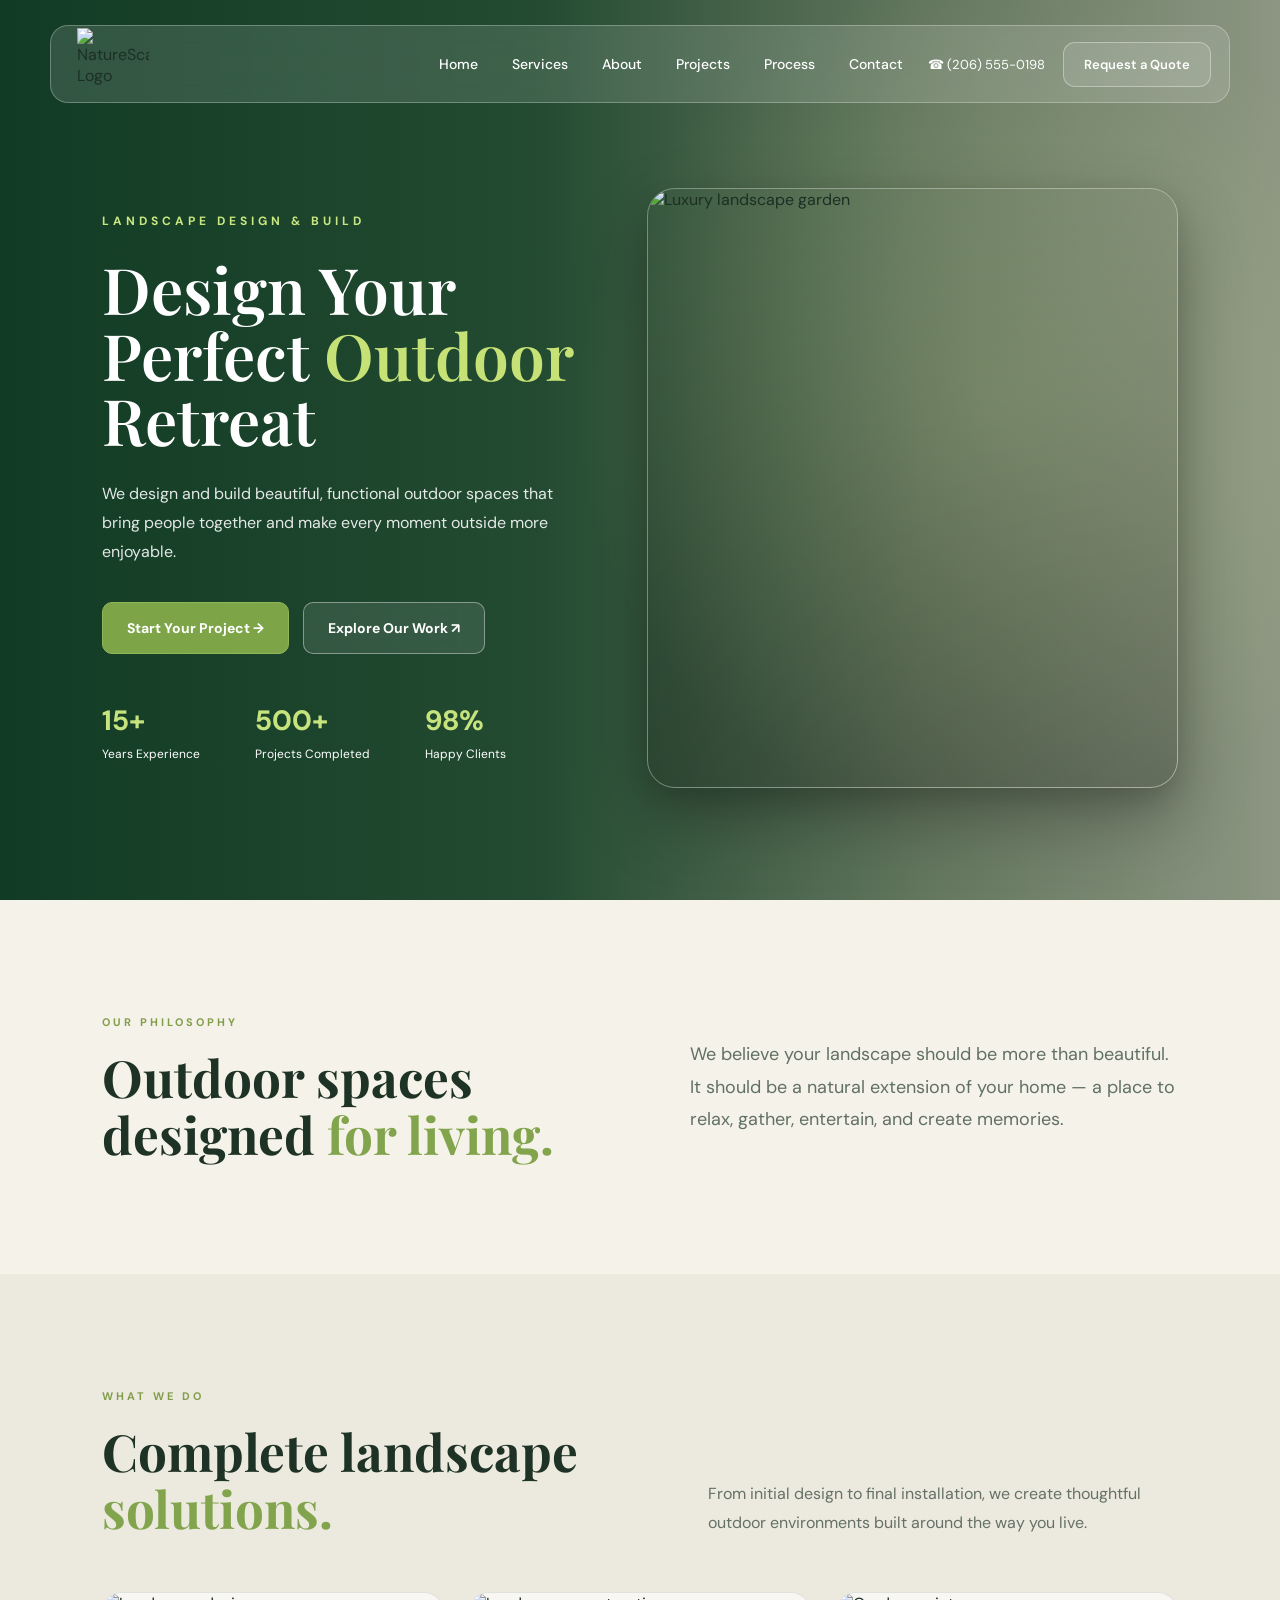
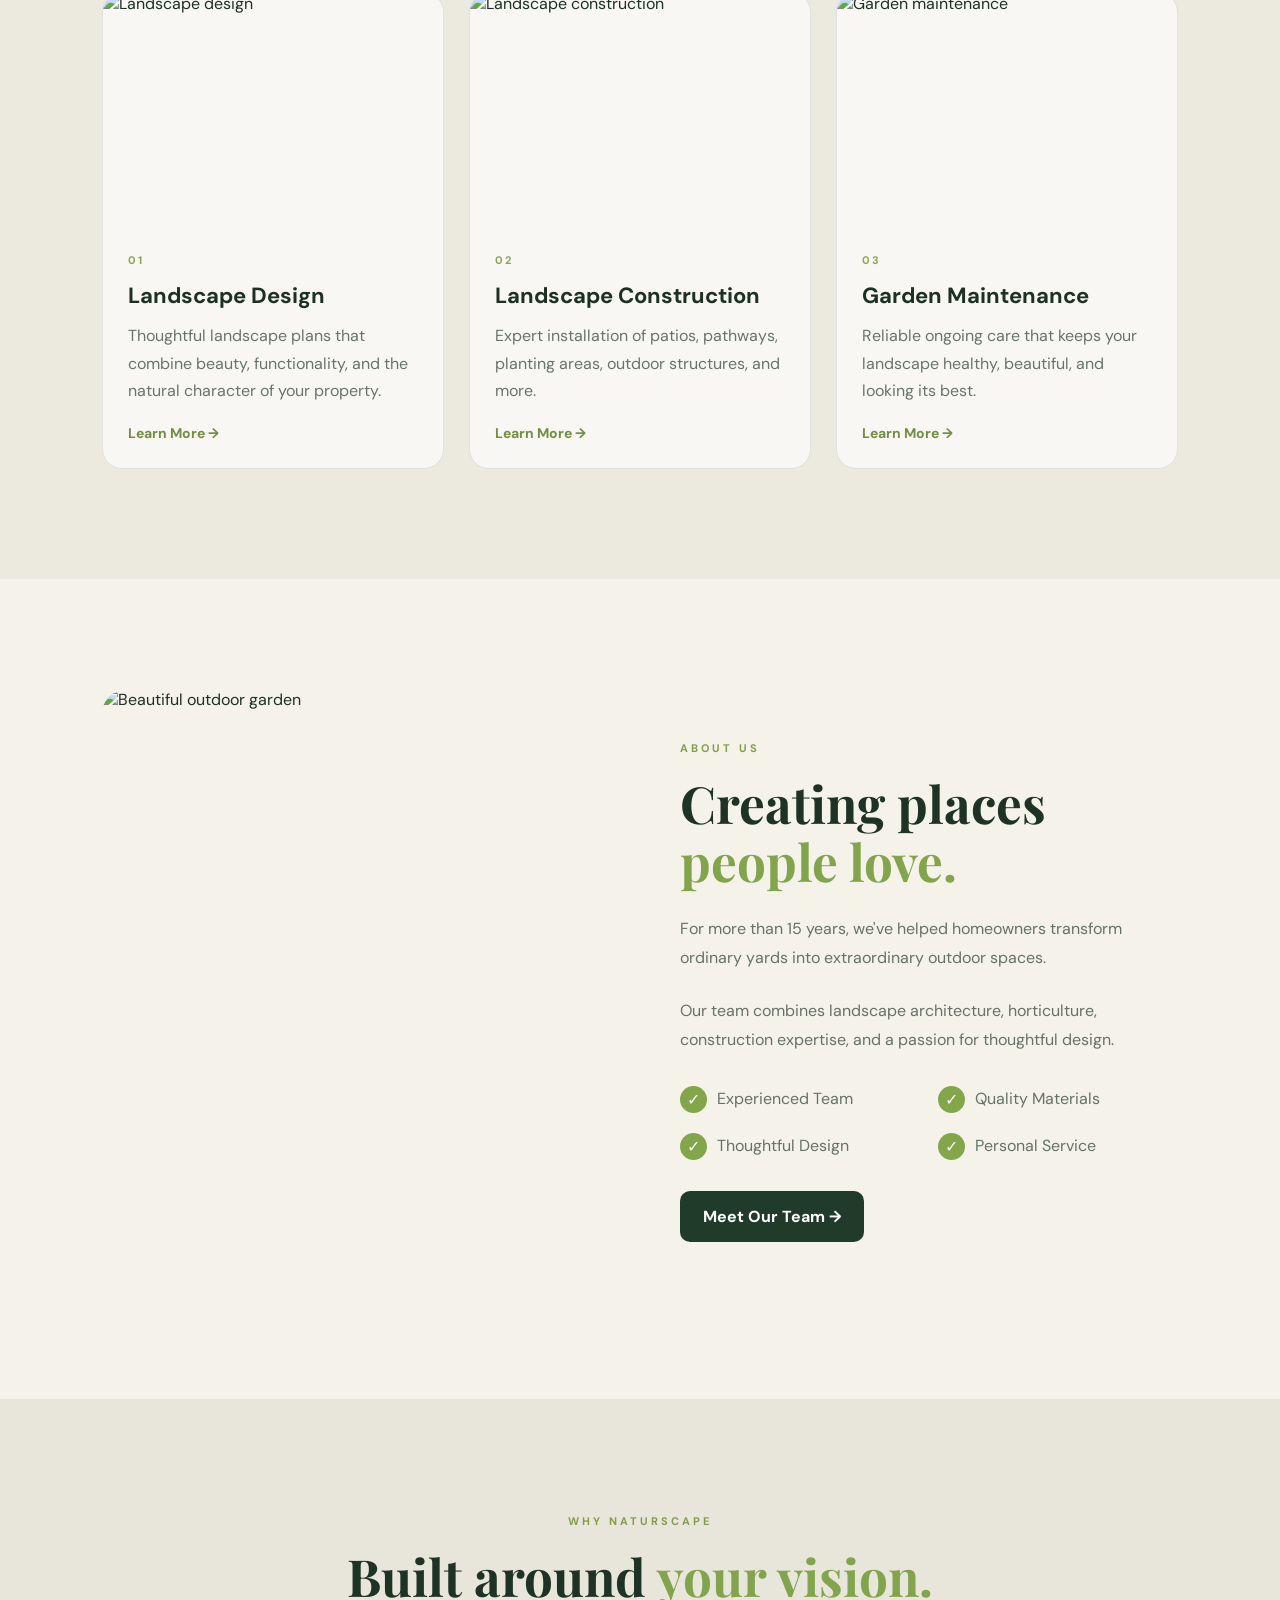
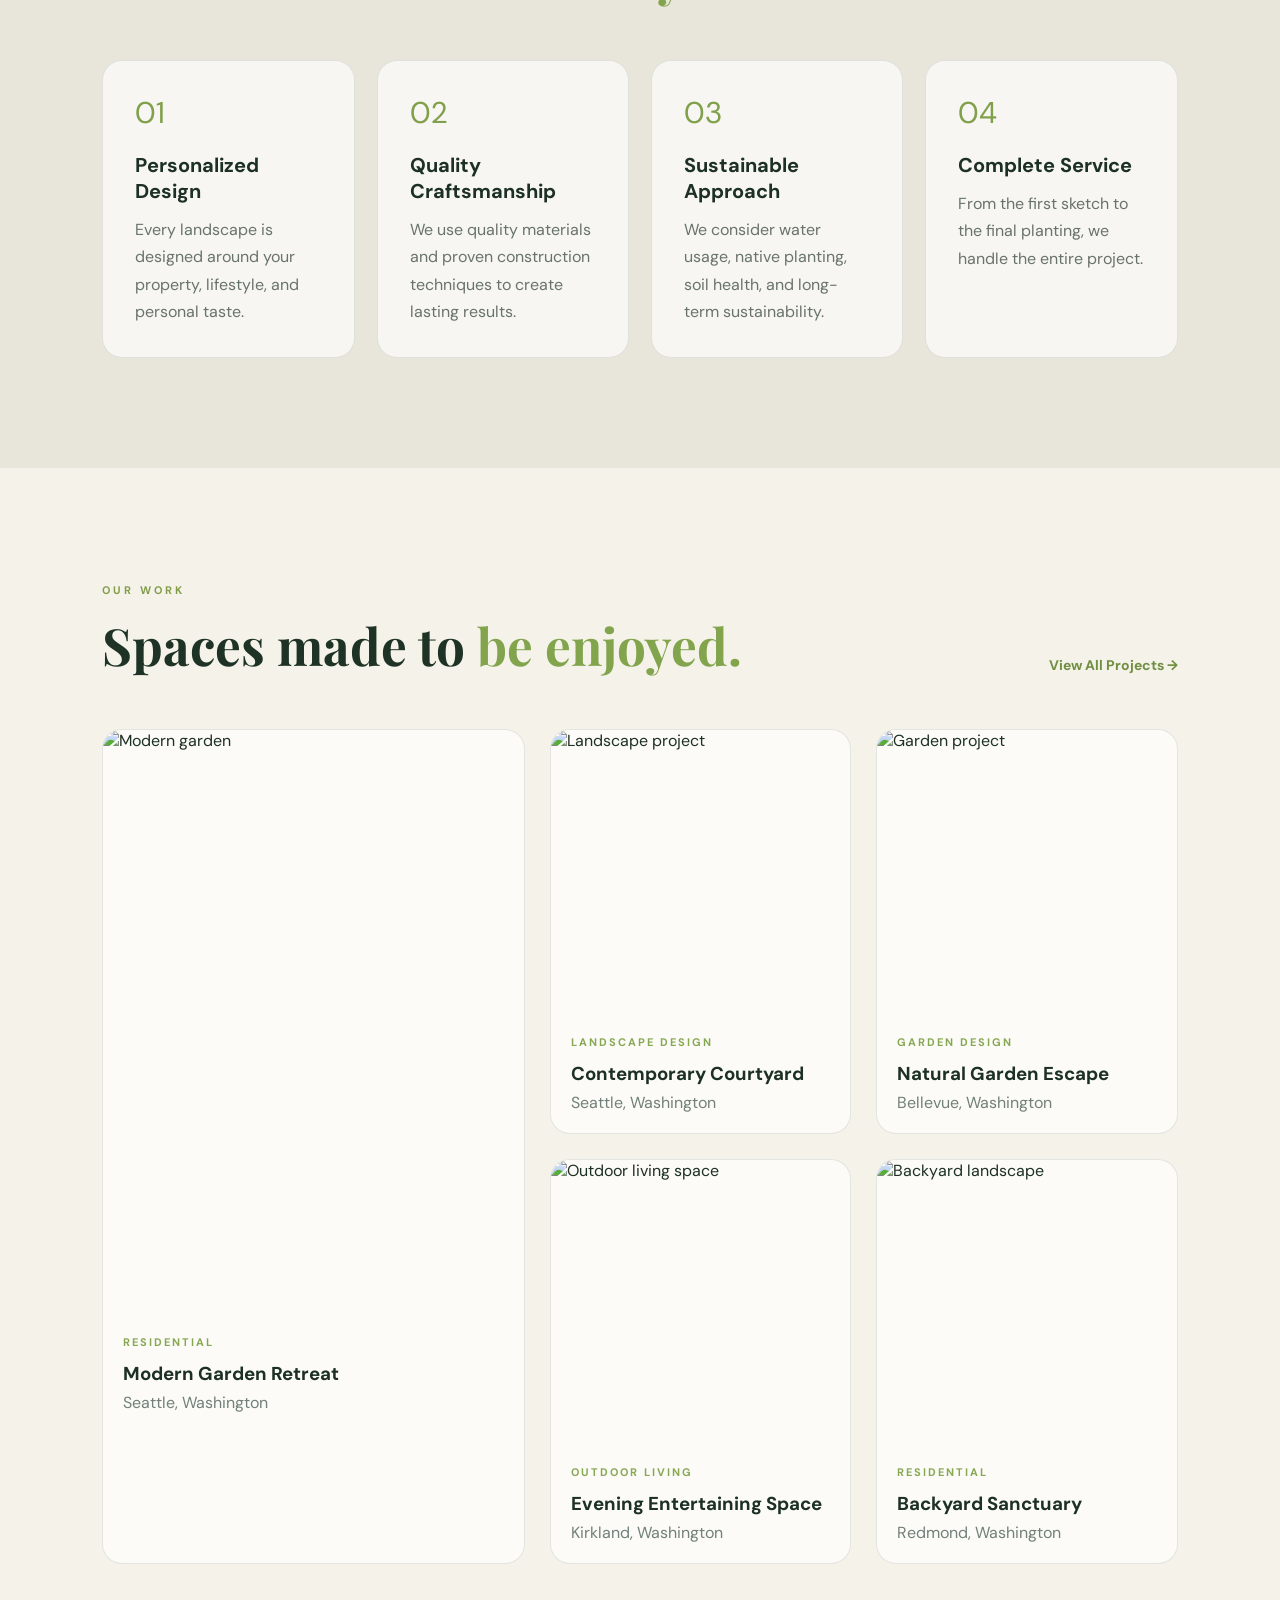
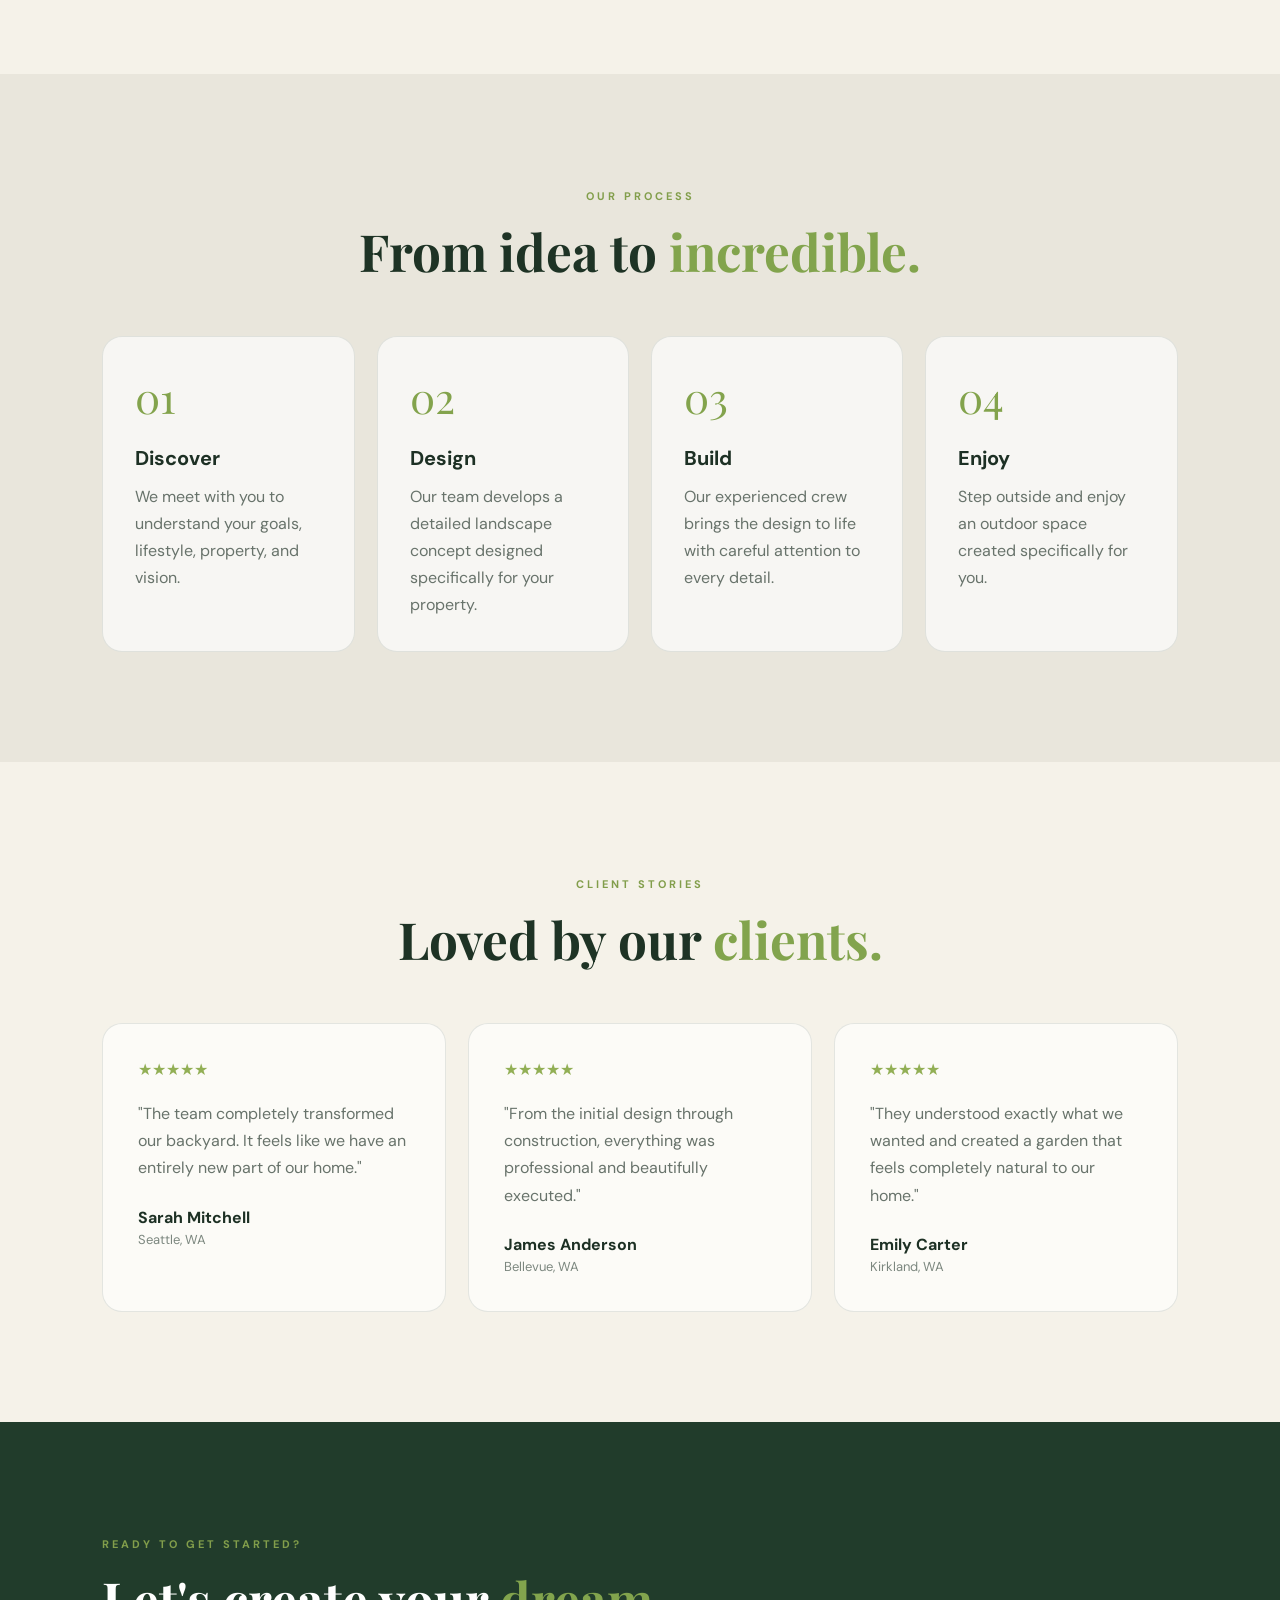
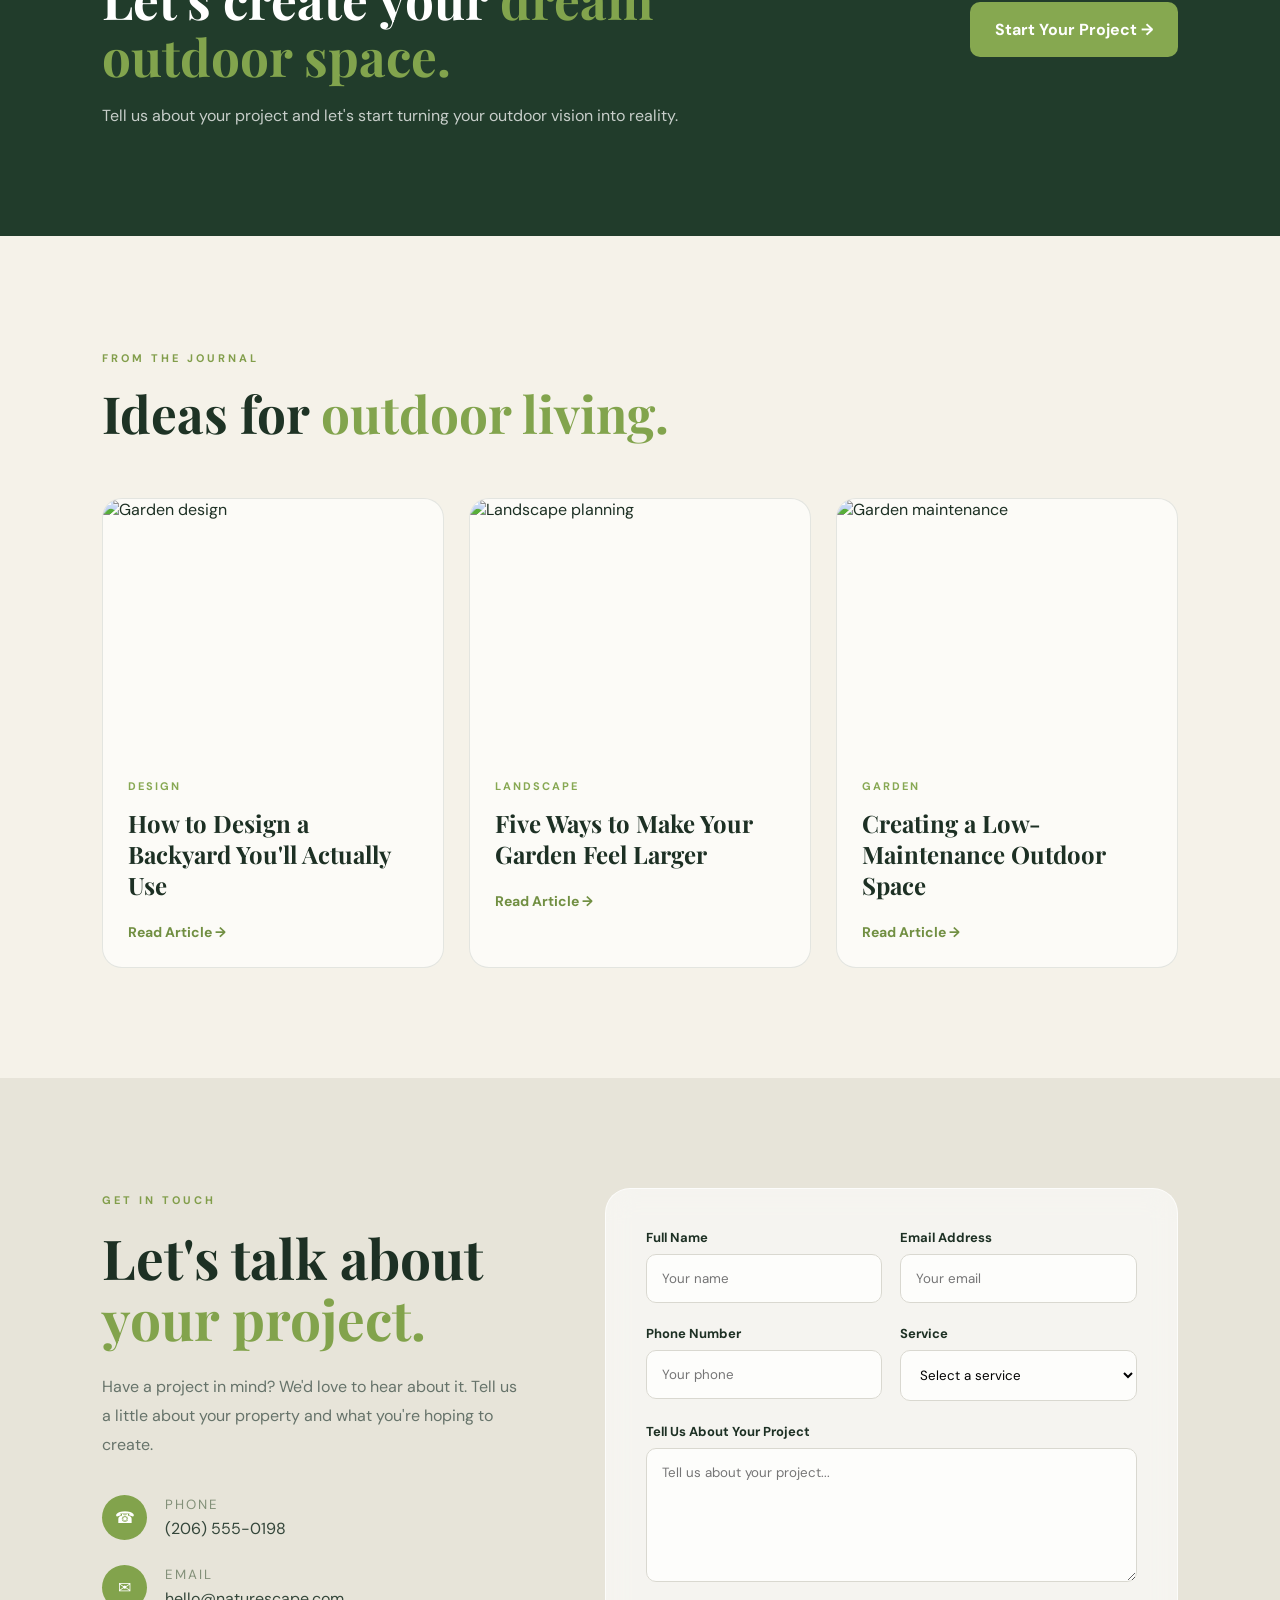
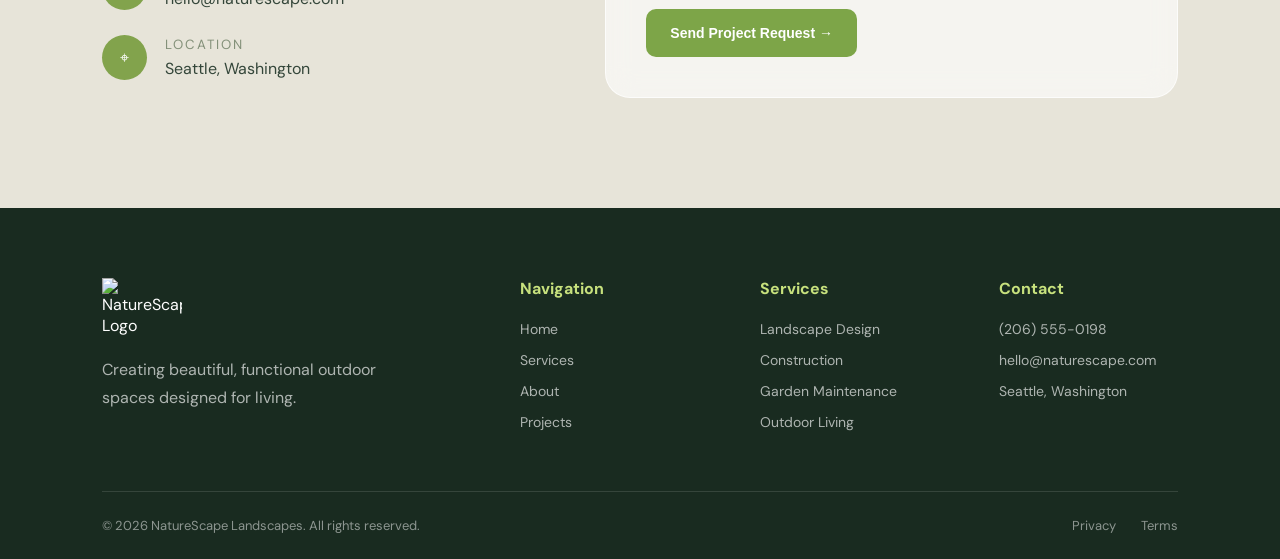
==== commit dbea4d35: "completed task 1" ====
--- a/index.html
+++ b/index.html
@@ -3,10 +3,12 @@
 <head>
     <meta charset="UTF-8">
     <meta name="viewport" content="width=device-width, initial-scale=1.0">
-
-    <title>NatureScape | Garden Landscaping</title>
-
-    <link rel="icon" type="image/png" href="assets/logo.png">
+    <title>NatureScape Landscapes</title>
+
+    <link rel="preconnect" href="https://fonts.googleapis.com">
+    <link rel="preconnect" href="https://fonts.gstatic.com" crossorigin>
+
+    <link href="https://fonts.googleapis.com/css2?family=DM+Sans:wght@400;500;600;700&family=Playfair+Display:wght@500;600;700&display=swap" rel="stylesheet">
 
     <link rel="stylesheet" href="static/style.css">
 </head>
@@ -16,7 +18,7 @@
     <header class="header">
 
         <a href="#home" class="logo">
-            <img src="assets/logo.png" alt="NatureScape Landscaping">
+            <img src="assets/logo.png" alt="NatureScape Logo">
         </a>
 
         <nav class="navbar">
@@ -29,7 +31,6 @@
         </nav>
 
         <div class="header-right">
-
             <a href="tel:+12065550198" class="phone">
                 ☎ (206) 555-0198
             </a>
@@ -37,10 +38,10 @@
             <a href="#contact" class="quote-btn">
                 Request a Quote
             </a>
-
         </div>
 
     </header>
+
 
     <main>
 
@@ -53,15 +54,15 @@
                 </span>
 
                 <h1>
-                    Transform Your
-                    <span>Outdoor Space</span>
-                    Into Something Extraordinary
+                    Design Your
+                    Perfect <span>Outdoor</span>
+                    Retreat
                 </h1>
 
                 <p>
-                    We design and build beautiful, functional
-                    outdoor spaces that bring people together
-                    and make every moment outside more enjoyable.
+                    We design and build beautiful, functional outdoor spaces
+                    that bring people together and make every moment outside
+                    more enjoyable.
                 </p>
 
                 <div class="hero-buttons">
@@ -78,17 +79,17 @@
 
                 <div class="hero-stats">
 
-                    <div>
+                    <div class="stat">
                         <h3>15+</h3>
                         <p>Years Experience</p>
                     </div>
 
-                    <div>
+                    <div class="stat">
                         <h3>500+</h3>
                         <p>Projects Completed</p>
                     </div>
 
-                    <div>
+                    <div class="stat">
                         <h3>98%</h3>
                         <p>Happy Clients</p>
                     </div>
@@ -97,20 +98,28 @@
 
             </div>
 
-        </section>
+
+            <div class="hero-image">
+
+                <img
+                    src="assets/garden_home.png"
+                    alt="Luxury landscape garden"
+                >
+
+            </div>
+
+        </section>
+
 
         <section class="intro">
 
             <div class="intro-title">
 
-                <span>
-                    WELCOME TO NATURESCAPE
-                </span>
+                <span>OUR PHILOSOPHY</span>
 
                 <h2>
-                    Thoughtful landscapes.
-                    <br>
-                    <span>Beautifully built.</span>
+                    Outdoor spaces designed
+                    <span>for living.</span>
                 </h2>
 
             </div>
@@ -118,270 +127,162 @@
             <div class="intro-text">
 
                 <p>
-                    From intimate garden retreats to complete
-                    outdoor transformations, we create landscapes
-                    designed around the way you live.
+                    We believe your landscape should be more than beautiful.
+                    It should be a natural extension of your home — a place
+                    to relax, gather, entertain, and create memories.
                 </p>
 
             </div>
 
         </section>
 
+
         <section class="services" id="services">
 
             <div class="section-heading">
 
                 <div>
-
-                    <span>
-                        WHAT WE DO
-                    </span>
+                    <span>WHAT WE DO</span>
 
                     <h2>
-                        Complete Landscape
-                        <span>Solutions</span>
+                        Complete landscape
+                        <span>solutions.</span>
                     </h2>
-
                 </div>
 
                 <p>
-                    From the first sketch to the final planting,
-                    our team handles every detail of your
-                    outdoor project.
+                    From initial design to final installation, we create
+                    thoughtful outdoor environments built around the way
+                    you live.
                 </p>
 
             </div>
 
+
             <div class="services-container">
 
-                <div class="service-card">
-
-                    <img
-                        src="assets/images/landscape-design.jpg"
-                        alt="Landscape Design"
-                    >
+                <article class="service-card">
+
+                    <img src="assets/landscape_design.png" alt="Landscape design">
 
                     <div class="service-content">
 
                         <span>01</span>
 
-                        <h3>
-                            Landscape Design
-                        </h3>
+                        <h3>Landscape Design</h3>
 
                         <p>
-                            Thoughtful landscape plans designed
-                            around your property, lifestyle and vision.
+                            Thoughtful landscape plans that combine beauty,
+                            functionality, and the natural character of your property.
                         </p>
 
-                        <a href="#contact">
-                            Learn More →
-                        </a>
-
-                    </div>
-
-                </div>
-
-                <div class="service-card">
-
-                    <img
-                        src="assets/images/hardscape.jpg"
-                        alt="Hardscaping"
-                    >
+                        <a href="#contact">Learn More →</a>
+
+                    </div>
+
+                </article>
+
+
+                <article class="service-card">
+
+                    <img src="assets/garden_home.png" alt="Landscape construction">
 
                     <div class="service-content">
 
                         <span>02</span>
 
-                        <h3>
-                            Hardscaping
-                        </h3>
+                        <h3>Landscape Construction</h3>
 
                         <p>
-                            Patios, pathways, retaining walls and
-                            outdoor structures built to last.
+                            Expert installation of patios, pathways,
+                            planting areas, outdoor structures, and more.
                         </p>
 
-                        <a href="#contact">
-                            Learn More →
-                        </a>
-
-                    </div>
-
-                </div>
-
-                <div class="service-card">
-
-                    <img
-                        src="assets/images/planting.jpg"
-                        alt="Planting and Gardens"
-                    >
+                        <a href="#contact">Learn More →</a>
+
+                    </div>
+
+                </article>
+
+
+                <article class="service-card">
+
+                    <img src="assets/garden_maintenance.png" alt="Garden maintenance">
 
                     <div class="service-content">
 
                         <span>03</span>
 
-                        <h3>
-                            Planting & Gardens
-                        </h3>
+                        <h3>Garden Maintenance</h3>
 
                         <p>
-                            Carefully selected plants and garden
-                            compositions that flourish.
+                            Reliable ongoing care that keeps your landscape
+                            healthy, beautiful, and looking its best.
                         </p>
 
-                        <a href="#contact">
-                            Learn More →
-                        </a>
-
-                    </div>
-
-                </div>
-
-                <div class="service-card">
-
-                    <img
-                        src="assets/images/irrigation.jpg"
-                        alt="Irrigation"
-                    >
-
-                    <div class="service-content">
-
-                        <span>04</span>
-
-                        <h3>
-                            Irrigation
-                        </h3>
-
-                        <p>
-                            Efficient irrigation systems that keep
-                            your landscape healthy year-round.
-                        </p>
-
-                        <a href="#contact">
-                            Learn More →
-                        </a>
-
-                    </div>
-
-                </div>
-
-                <div class="service-card">
-
-                    <img
-                        src="assets/images/lighting.jpg"
-                        alt="Outdoor Lighting"
-                    >
-
-                    <div class="service-content">
-
-                        <span>05</span>
-
-                        <h3>
-                            Outdoor Lighting
-                        </h3>
-
-                        <p>
-                            Landscape lighting that brings warmth,
-                            safety and character after dark.
-                        </p>
-
-                        <a href="#contact">
-                            Learn More →
-                        </a>
-
-                    </div>
-
-                </div>
-
-                <div class="service-card">
-
-                    <img
-                        src="assets/images/lawn-care.jpg"
-                        alt="Lawn Care"
-                    >
-
-                    <div class="service-content">
-
-                        <span>06</span>
-
-                        <h3>
-                            Lawn Care
-                        </h3>
-
-                        <p>
-                            Professional lawn maintenance that
-                            keeps your property looking its best.
-                        </p>
-
-                        <a href="#contact">
-                            Learn More →
-                        </a>
-
-                    </div>
-
-                </div>
-
-            </div>
-
-        </section>
+                        <a href="#contact">Learn More →</a>
+
+                    </div>
+
+                </article>
+
+            </div>
+
+        </section>
+
 
         <section class="about" id="about">
 
             <div class="about-image">
 
                 <img
-                    src="assets/images/about-landscape.jpg"
-                    alt="Beautiful Landscape"
+                    src="assets/garden_home.png"
+                    alt="Beautiful outdoor garden"
                 >
 
             </div>
 
+
             <div class="about-content">
 
-                <span>
-                    ABOUT NATURESCAPE
-                </span>
+                <span>ABOUT US</span>
 
                 <h2>
-                    We believe great landscapes
-                    should <span>feel effortless.</span>
+                    Creating places
+                    <span>people love.</span>
                 </h2>
 
                 <p>
-                    NatureScape is a full-service landscape design
-                    and construction company dedicated to creating
-                    outdoor environments that are beautiful,
-                    functional and built to last.
+                    For more than 15 years, we've helped homeowners transform
+                    ordinary yards into extraordinary outdoor spaces.
                 </p>
 
                 <p>
-                    Our team combines creative design, skilled
-                    craftsmanship and a deep understanding of
-                    plants and materials to create spaces that
-                    feel naturally connected to their surroundings.
+                    Our team combines landscape architecture, horticulture,
+                    construction expertise, and a passion for thoughtful design.
                 </p>
 
+
                 <div class="about-features">
 
                     <div>
                         <span>✓</span>
-                        <h4>Experienced Team</h4>
+                        <p>Experienced Team</p>
                     </div>
 
                     <div>
                         <span>✓</span>
-                        <h4>Quality Materials</h4>
+                        <p>Quality Materials</p>
                     </div>
 
                     <div>
                         <span>✓</span>
-                        <h4>Personal Approach</h4>
+                        <p>Thoughtful Design</p>
                     </div>
 
                     <div>
                         <span>✓</span>
-                        <h4>Sustainable Practices</h4>
+                        <p>Personal Service</p>
                     </div>
 
                 </div>
@@ -394,659 +295,615 @@
 
         </section>
 
+
         <section class="why-us">
 
             <div class="section-heading center">
 
-                <span>
-                    WHY NATURESCAPE
-                </span>
+                <span>WHY NATURSCAPE</span>
 
                 <h2>
-                    More Than Landscaping.
-                    <span>A Better Way Outside.</span>
+                    Built around
+                    <span>your vision.</span>
                 </h2>
 
             </div>
 
+
             <div class="why-container">
 
-                <div class="why-card">
-
-                    <span>✦</span>
-
-                    <h3>
-                        Design First
-                    </h3>
-
-                    <p>
-                        Every successful project begins with a
-                        thoughtful design tailored to your property.
-                    </p>
+                <article class="why-card">
+
+                    <span>01</span>
+
+                    <h3>Personalized Design</h3>
+
+                    <p>
+                        Every landscape is designed around your property,
+                        lifestyle, and personal taste.
+                    </p>
+
+                </article>
+
+
+                <article class="why-card">
+
+                    <span>02</span>
+
+                    <h3>Quality Craftsmanship</h3>
+
+                    <p>
+                        We use quality materials and proven construction
+                        techniques to create lasting results.
+                    </p>
+
+                </article>
+
+
+                <article class="why-card">
+
+                    <span>03</span>
+
+                    <h3>Sustainable Approach</h3>
+
+                    <p>
+                        We consider water usage, native planting,
+                        soil health, and long-term sustainability.
+                    </p>
+
+                </article>
+
+
+                <article class="why-card">
+
+                    <span>04</span>
+
+                    <h3>Complete Service</h3>
+
+                    <p>
+                        From the first sketch to the final planting,
+                        we handle the entire project.
+                    </p>
+
+                </article>
+
+            </div>
+
+        </section>
+
+
+        <section class="projects" id="projects">
+
+            <div class="section-heading">
+
+                <div>
+
+                    <span>OUR WORK</span>
+
+                    <h2>
+                        Spaces made to
+                        <span>be enjoyed.</span>
+                    </h2>
 
                 </div>
 
-                <div class="why-card">
-
-                    <span>◇</span>
-
-                    <h3>
-                        Built to Last
-                    </h3>
-
-                    <p>
-                        We use quality materials and proven
-                        construction techniques for lasting results.
-                    </p>
-
-                </div>
-
-                <div class="why-card">
-
-                    <span>◎</span>
-
-                    <h3>
-                        Detail Driven
-                    </h3>
-
-                    <p>
-                        From grading to planting, we care about
-                        every detail of your landscape.
-                    </p>
-
-                </div>
-
-                <div class="why-card">
-
-                    <span>♧</span>
-
-                    <h3>
-                        Long-Term Care
-                    </h3>
-
-                    <p>
-                        We help your landscape stay healthy,
-                        beautiful and enjoyable for years.
-                    </p>
-
-                </div>
-
-            </div>
-
-        </section>
-
-        <section class="projects" id="projects">
-
-            <div class="section-heading">
-
-                <div>
-
-                    <span>
-                        SELECTED WORK
-                    </span>
-
-                    <h2>
-                        Spaces We've
-                        <span>Brought to Life</span>
-                    </h2>
-
-                </div>
-
-                <a href="#contact">
-                    View All Projects →
-                </a>
-
-            </div>
+                <a href="#contact">View All Projects →</a>
+
+            </div>
+
 
             <div class="projects-container">
 
-                <div class="project-card large">
-
-                    <img
-                        src="assets/images/project-01.jpg"
-                        alt="Modern Garden"
-                    >
-
-                    <div>
+                <article class="project-card large">
+
+                    <img src="assets/garden_home.png" alt="Modern garden">
+
+                    <div>
+
                         <span>RESIDENTIAL</span>
+
                         <h3>Modern Garden Retreat</h3>
-                        <p>Landscape Design & Hardscape</p>
-                    </div>
-
-                </div>
-
-                <div class="project-card">
-
-                    <img
-                        src="assets/images/project-02.jpg"
-                        alt="Outdoor Patio"
-                    >
-
-                    <div>
+
+                        <p>Seattle, Washington</p>
+
+                    </div>
+
+                </article>
+
+
+                <article class="project-card">
+
+                    <img src="assets/landscape_design.png" alt="Landscape project">
+
+                    <div>
+
+                        <span>LANDSCAPE DESIGN</span>
+
+                        <h3>Contemporary Courtyard</h3>
+
+                        <p>Seattle, Washington</p>
+
+                    </div>
+
+                </article>
+
+
+                <article class="project-card">
+
+                    <img src="assets/garden_maintenance.png" alt="Garden project">
+
+                    <div>
+
+                        <span>GARDEN DESIGN</span>
+
+                        <h3>Natural Garden Escape</h3>
+
+                        <p>Bellevue, Washington</p>
+
+                    </div>
+
+                </article>
+
+
+                <article class="project-card">
+
+                    <img src="assets/garden_home.png" alt="Outdoor living space">
+
+                    <div>
+
                         <span>OUTDOOR LIVING</span>
-                        <h3>Evening Patio</h3>
-                        <p>Hardscape & Lighting</p>
-                    </div>
-
-                </div>
-
-                <div class="project-card">
-
-                    <img
-                        src="assets/images/project-03.jpg"
-                        alt="Botanical Garden"
-                    >
-
-                    <div>
-                        <span>GARDEN</span>
-                        <h3>Botanical Garden</h3>
-                        <p>Planting & Landscape Design</p>
-                    </div>
-
-                </div>
-
-                <div class="project-card">
-
-                    <img
-                        src="assets/images/project-04.jpg"
-                        alt="Backyard Landscape"
-                    >
-
-                    <div>
-                        <span>OUTDOOR LIVING</span>
-                        <h3>Backyard Escape</h3>
-                        <p>Landscape Construction</p>
-                    </div>
-
-                </div>
-
-            </div>
-
-        </section>
+
+                        <h3>Evening Entertaining Space</h3>
+
+                        <p>Kirkland, Washington</p>
+
+                    </div>
+
+                </article>
+
+
+                <article class="project-card">
+
+                    <img src="assets/landscape_design.png" alt="Backyard landscape">
+
+                    <div>
+
+                        <span>RESIDENTIAL</span>
+
+                        <h3>Backyard Sanctuary</h3>
+
+                        <p>Redmond, Washington</p>
+
+                    </div>
+
+                </article>
+
+            </div>
+
+        </section>
+
 
         <section class="process" id="process">
 
             <div class="section-heading center">
 
-                <span>
-                    OUR PROCESS
-                </span>
+                <span>OUR PROCESS</span>
 
                 <h2>
-                    From Vision to
-                    <span>Reality</span>
+                    From idea to
+                    <span>incredible.</span>
                 </h2>
 
-                <p>
-                    A simple and transparent process designed
-                    to make your landscaping experience easy.
-                </p>
-
-            </div>
+            </div>
+
 
             <div class="process-container">
 
-                <div class="process-card">
+                <article class="process-card">
 
                     <span>01</span>
 
-                    <h3>
-                        Consultation
-                    </h3>
+                    <h3>Discover</h3>
 
                     <p>
                         We meet with you to understand your goals,
-                        preferences and property.
-                    </p>
-
-                </div>
-
-                <div class="process-card">
+                        lifestyle, property, and vision.
+                    </p>
+
+                </article>
+
+
+                <article class="process-card">
 
                     <span>02</span>
 
-                    <h3>
-                        Design
-                    </h3>
-
-                    <p>
-                        Our designers develop a detailed plan
-                        that brings your vision to life.
-                    </p>
-
-                </div>
-
-                <div class="process-card">
+                    <h3>Design</h3>
+
+                    <p>
+                        Our team develops a detailed landscape concept
+                        designed specifically for your property.
+                    </p>
+
+                </article>
+
+
+                <article class="process-card">
 
                     <span>03</span>
 
-                    <h3>
-                        Build
-                    </h3>
-
-                    <p>
-                        Our experienced crew transforms the
-                        design into a finished landscape.
-                    </p>
-
-                </div>
-
-                <div class="process-card">
+                    <h3>Build</h3>
+
+                    <p>
+                        Our experienced crew brings the design to life
+                        with careful attention to every detail.
+                    </p>
+
+                </article>
+
+
+                <article class="process-card">
 
                     <span>04</span>
 
-                    <h3>
-                        Enjoy
-                    </h3>
-
-                    <p>
-                        Relax and enjoy a beautiful outdoor
-                        space built around your lifestyle.
-                    </p>
-
-                </div>
-
-            </div>
-
-        </section>
+                    <h3>Enjoy</h3>
+
+                    <p>
+                        Step outside and enjoy an outdoor space created
+                        specifically for you.
+                    </p>
+
+                </article>
+
+            </div>
+
+        </section>
+
 
         <section class="testimonials">
 
             <div class="section-heading center">
 
-                <span>
-                    CLIENT STORIES
-                </span>
+                <span>CLIENT STORIES</span>
 
                 <h2>
-                    What Our Clients
-                    <span>Say</span>
+                    Loved by our
+                    <span>clients.</span>
                 </h2>
 
             </div>
 
+
             <div class="testimonial-container">
 
-                <div class="testimonial-card">
+                <article class="testimonial-card">
 
                     <div class="stars">
                         ★★★★★
                     </div>
 
                     <p>
-                        “NatureScape completely transformed our
-                        backyard. The design was beautiful, the
-                        team was professional, and the final result
-                        exceeded everything we imagined.”
-                    </p>
-
-                    <h4>
-                        Jessica Miller
-                    </h4>
-
-                    <span>
-                        Seattle, WA
-                    </span>
-
-                </div>
-
-                <div class="testimonial-card">
+                        "The team completely transformed our backyard.
+                        It feels like we have an entirely new part of our home."
+                    </p>
+
+                    <h4>Sarah Mitchell</h4>
+
+                    <span>Seattle, WA</span>
+
+                </article>
+
+
+                <article class="testimonial-card">
 
                     <div class="stars">
                         ★★★★★
                     </div>
 
                     <p>
-                        “From the initial consultation to the final
-                        installation, everything was handled
-                        professionally. Our garden finally feels
-                        like part of our home.”
-                    </p>
-
-                    <h4>
-                        Daniel Roberts
-                    </h4>
-
-                    <span>
-                        Bellevue, WA
-                    </span>
-
-                </div>
-
-                <div class="testimonial-card">
+                        "From the initial design through construction,
+                        everything was professional and beautifully executed."
+                    </p>
+
+                    <h4>James Anderson</h4>
+
+                    <span>Bellevue, WA</span>
+
+                </article>
+
+
+                <article class="testimonial-card">
 
                     <div class="stars">
                         ★★★★★
                     </div>
 
                     <p>
-                        “The attention to detail was incredible.
-                        They created a space that is beautiful
-                        during the day and magical at night.”
-                    </p>
-
-                    <h4>
-                        Amanda Lee
-                    </h4>
-
-                    <span>
-                        Kirkland, WA
-                    </span>
+                        "They understood exactly what we wanted and created
+                        a garden that feels completely natural to our home."
+                    </p>
+
+                    <h4>Emily Carter</h4>
+
+                    <span>Kirkland, WA</span>
+
+                </article>
+
+            </div>
+
+        </section>
+
+
+        <section class="cta">
+
+            <div>
+
+                <span>READY TO GET STARTED?</span>
+
+                <h2>
+                    Let's create your
+                    <span>dream outdoor space.</span>
+                </h2>
+
+                <p>
+                    Tell us about your project and let's start turning
+                    your outdoor vision into reality.
+                </p>
+
+            </div>
+
+            <a href="#contact">
+                Start Your Project →
+            </a>
+
+        </section>
+
+
+        <section class="blog">
+
+            <div class="section-heading">
+
+                <div>
+
+                    <span>FROM THE JOURNAL</span>
+
+                    <h2>
+                        Ideas for
+                        <span>outdoor living.</span>
+                    </h2>
 
                 </div>
 
             </div>
 
-        </section>
-
-        <section class="cta">
-
-            <div>
-
-                <span>
-                    READY TO GET STARTED?
-                </span>
+
+            <div class="blog-container">
+
+                <article class="blog-card">
+
+                    <img src="assets/garden_home.png" alt="Garden design">
+
+                    <div>
+
+                        <span>DESIGN</span>
+
+                        <h3>
+                            How to Design a Backyard You'll Actually Use
+                        </h3>
+
+                        <a href="#">Read Article →</a>
+
+                    </div>
+
+                </article>
+
+
+                <article class="blog-card">
+
+                    <img src="assets/landscape_design.png" alt="Landscape planning">
+
+                    <div>
+
+                        <span>LANDSCAPE</span>
+
+                        <h3>
+                            Five Ways to Make Your Garden Feel Larger
+                        </h3>
+
+                        <a href="#">Read Article →</a>
+
+                    </div>
+
+                </article>
+
+
+                <article class="blog-card">
+
+                    <img src="assets/garden_maintenance.png" alt="Garden maintenance">
+
+                    <div>
+
+                        <span>GARDEN</span>
+
+                        <h3>
+                            Creating a Low-Maintenance Outdoor Space
+                        </h3>
+
+                        <a href="#">Read Article →</a>
+
+                    </div>
+
+                </article>
+
+            </div>
+
+        </section>
+
+
+        <section class="contact" id="contact">
+
+            <div class="contact-info">
+
+                <span>GET IN TOUCH</span>
 
                 <h2>
-                    Let's Create Your
-                    <span>Dream Landscape.</span>
+                    Let's talk about
+                    <span>your project.</span>
                 </h2>
 
                 <p>
-                    Tell us about your project and let's explore
-                    what's possible together.
+                    Have a project in mind? We'd love to hear about it.
+                    Tell us a little about your property and what you're
+                    hoping to create.
                 </p>
 
-            </div>
-
-            <a href="#contact">
-                Schedule a Consultation →
-            </a>
-
-        </section>
-
-        <section class="blog">
-
-            <div class="section-heading">
-
-                <div>
-
-                    <span>
-                        FROM THE JOURNAL
-                    </span>
-
-                    <h2>
-                        Ideas for Your
-                        <span>Outdoor Space</span>
-                    </h2>
+
+                <div class="contact-details">
+
+                    <div>
+
+                        <span>☎</span>
+
+                        <div>
+                            <small>PHONE</small>
+                            <p>(206) 555-0198</p>
+                        </div>
+
+                    </div>
+
+
+                    <div>
+
+                        <span>✉</span>
+
+                        <div>
+                            <small>EMAIL</small>
+                            <p>hello@naturescape.com</p>
+                        </div>
+
+                    </div>
+
+
+                    <div>
+
+                        <span>⌖</span>
+
+                        <div>
+                            <small>LOCATION</small>
+                            <p>Seattle, Washington</p>
+                        </div>
+
+                    </div>
 
                 </div>
 
-                <a href="#">
-                    View All Articles →
-                </a>
-
-            </div>
-
-            <div class="blog-container">
-
-                <article class="blog-card">
-
-                    <img
-                        src="assets/images/blog-01.jpg"
-                        alt="Garden Design"
-                    >
-
-                    <div>
-
-                        <span>
-                            GARDEN DESIGN
-                        </span>
-
-                        <h3>
-                            7 Ways to Make Your Backyard
-                            Feel Like a Retreat
-                        </h3>
-
-                        <a href="#">
-                            Read Article →
-                        </a>
-
-                    </div>
-
-                </article>
-
-                <article class="blog-card">
-
-                    <img
-                        src="assets/images/blog-02.jpg"
-                        alt="Outdoor Living"
-                    >
-
-                    <div>
-
-                        <span>
-                            OUTDOOR LIVING
-                        </span>
-
-                        <h3>
-                            Designing the Perfect Outdoor
-                            Entertaining Space
-                        </h3>
-
-                        <a href="#">
-                            Read Article →
-                        </a>
-
-                    </div>
-
-                </article>
-
-                <article class="blog-card">
-
-                    <img
-                        src="assets/images/blog-03.jpg"
-                        alt="Landscape Plants"
-                    >
-
-                    <div>
-
-                        <span>
-                            PLANTING
-                        </span>
-
-                        <h3>
-                            Choosing Plants That Thrive
-                            in Your Landscape
-                        </h3>
-
-                        <a href="#">
-                            Read Article →
-                        </a>
-
-                    </div>
-
-                </article>
-
-            </div>
-
-        </section>
-
-        <section class="contact" id="contact">
-
-            <div class="contact-info">
-
-                <span>
-                    LET'S TALK
-                </span>
-
-                <h2>
-                    Ready to transform
-                    your outdoor space?
-                </h2>
-
-                <p>
-                    Tell us a little about your project.
-                    We'll get back to you to schedule a
-                    complimentary consultation.
-                </p>
-
-                <div class="contact-details">
-
-                    <div>
-                        <span>☎</span>
-                        <div>
-                            <small>CALL US</small>
-                            <a href="tel:+12065550198">
-                                (206) 555-0198
-                            </a>
-                        </div>
-                    </div>
-
-                    <div>
-                        <span>✉</span>
-                        <div>
-                            <small>EMAIL US</small>
-                            <a href="mailto:hello@naturescape.com">
-                                hello@naturescape.com
-                            </a>
-                        </div>
-                    </div>
-
-                    <div>
-                        <span>●</span>
-                        <div>
-                            <small>SERVICE AREA</small>
-                            <p>
-                                Seattle & Greater Puget Sound
-                            </p>
-                        </div>
-                    </div>
-
-                </div>
-
-            </div>
+            </div>
+
 
             <form class="contact-form">
 
                 <div class="form-row">
 
                     <div>
-                        <label for="first-name">
-                            First Name
+
+                        <label for="name">
+                            Full Name
                         </label>
 
                         <input
                             type="text"
-                            id="first-name"
-                            placeholder="Your first name"
-                            required
+                            id="name"
+                            placeholder="Your name"
                         >
-                    </div>
-
-                    <div>
-                        <label for="last-name">
-                            Last Name
-                        </label>
-
-                        <input
-                            type="text"
-                            id="last-name"
-                            placeholder="Your last name"
-                            required
-                        >
-                    </div>
-
-                </div>
-
-                <div class="form-row">
-
-                    <div>
+
+                    </div>
+
+
+                    <div>
+
                         <label for="email">
-                            Email
+                            Email Address
                         </label>
 
                         <input
                             type="email"
                             id="email"
-                            placeholder="you@example.com"
-                            required
+                            placeholder="Your email"
                         >
-                    </div>
-
-                    <div>
+
+                    </div>
+
+                </div>
+
+
+                <div class="form-row">
+
+                    <div>
+
                         <label for="phone">
-                            Phone
+                            Phone Number
                         </label>
 
                         <input
                             type="tel"
                             id="phone"
-                            placeholder="Your phone number"
+                            placeholder="Your phone"
                         >
+
+                    </div>
+
+
+                    <div>
+
+                        <label for="service">
+                            Service
+                        </label>
+
+                        <select id="service">
+
+                            <option value="">
+                                Select a service
+                            </option>
+
+                            <option>
+                                Landscape Design
+                            </option>
+
+                            <option>
+                                Landscape Construction
+                            </option>
+
+                            <option>
+                                Garden Maintenance
+                            </option>
+
+                            <option>
+                                Outdoor Living
+                            </option>
+
+                        </select>
+
                     </div>
 
                 </div>
 
+
                 <div>
 
-                    <label for="service">
-                        Service
-                    </label>
-
-                    <select id="service">
-
-                        <option value="">
-                            Select a service
-                        </option>
-
-                        <option>
-                            Landscape Design
-                        </option>
-
-                        <option>
-                            Hardscaping
-                        </option>
-
-                        <option>
-                            Planting & Gardens
-                        </option>
-
-                        <option>
-                            Irrigation
-                        </option>
-
-                        <option>
-                            Outdoor Lighting
-                        </option>
-
-                        <option>
-                            Lawn Care
-                        </option>
-
-                    </select>
-
-                </div>
-
-                <div>
-
                     <label for="message">
-                        Tell us about your project
+                        Tell Us About Your Project
                     </label>
 
                     <textarea
                         id="message"
-                        rows="5"
+                        rows="6"
                         placeholder="Tell us about your project..."
                     ></textarea>
 
                 </div>
 
-                <button
-                    type="submit"
-                    class="primary-btn"
-                >
-                    Send Message →
+
+                <button type="submit" class="primary-btn">
+                    Send Project Request →
                 </button>
 
             </form>
@@ -1055,100 +912,73 @@
 
     </main>
 
+
     <footer class="footer">
 
         <div class="footer-container">
 
             <div class="footer-brand">
 
-                <a href="#home">
-                    <img
-                        src="assets/logo.png"
-                        alt="NatureScape Landscaping"
-                    >
+                <a href="#home" class="footer-logo">
+                    <img src="assets/logo.png" alt="NatureScape Logo">
                 </a>
 
                 <p>
-                    Creating beautiful outdoor spaces
-                    that connect people with nature.
+                    Creating beautiful, functional outdoor spaces
+                    designed for living.
                 </p>
 
             </div>
 
+
             <div class="footer-links">
 
-                <h4>
-                    Explore
-                </h4>
-
+                <h4>Navigation</h4>
+
+                <a href="#home">Home</a>
+                <a href="#services">Services</a>
                 <a href="#about">About</a>
-                <a href="#services">Services</a>
                 <a href="#projects">Projects</a>
-                <a href="#process">Process</a>
-
-            </div>
+
+            </div>
+
 
             <div class="footer-links">
 
-                <h4>
-                    Services
-                </h4>
-
-                <a href="#services">
-                    Landscape Design
-                </a>
-
-                <a href="#services">
-                    Hardscaping
-                </a>
-
-                <a href="#services">
-                    Planting
-                </a>
-
-                <a href="#services">
-                    Outdoor Lighting
-                </a>
-
-            </div>
+                <h4>Services</h4>
+
+                <a href="#services">Landscape Design</a>
+                <a href="#services">Construction</a>
+                <a href="#services">Garden Maintenance</a>
+                <a href="#services">Outdoor Living</a>
+
+            </div>
+
 
             <div class="footer-links">
 
-                <h4>
-                    Contact
-                </h4>
-
-                <a href="tel:+12065550198">
-                    (206) 555-0198
-                </a>
-
-                <a href="mailto:hello@naturescape.com">
-                    hello@naturescape.com
-                </a>
-
-                <p>
-                    Seattle, Washington
-                </p>
+                <h4>Contact</h4>
+
+                <p>(206) 555-0198</p>
+                <p>hello@naturescape.com</p>
+                <p>Seattle, Washington</p>
 
             </div>
 
         </div>
 
+
         <div class="footer-bottom">
 
             <p>
-                © 2026 NatureScape Landscaping.
-                All rights reserved.
+                © 2026 NatureScape Landscapes. All rights reserved.
             </p>
 
             <div>
-                <a href="#">
-                    Privacy Policy
-                </a>
-
-                <a href="#">
-                    Terms
-                </a>
+
+                <a href="#">Privacy</a>
+                <a href="#">Terms</a>
+
             </div>
 
         </div>
--- a/static/style.css
+++ b/static/style.css
@@ -1,3 +1,5 @@
+@import url('https://fonts.googleapis.com/css2?family=DM+Sans:wght@400;500;600;700&family=Playfair+Display:wght@500;600;700&display=swap');
+
 * {
     margin: 0;
     padding: 0;
@@ -9,10 +11,10 @@
 }
 
 body {
-    font-family: Arial, sans-serif;
+    font-family: "DM Sans", sans-serif;
     background: #f4f1e8;
-    color: #26352a;
-    line-height: 1.6;
+    color: #1d3024;
+    overflow-x: hidden;
 }
 
 a {
@@ -21,225 +23,298 @@
 }
 
 img {
-    width: 100%;
+    max-width: 100%;
     display: block;
 }
 
+
+/* =========================
+   HEADER
+========================= */
+
 .header {
-    width: 90%;
-    height: 70px;
-    padding: 10px 22px;
     position: absolute;
-    top: 20px;
-    left: 5%;
-    z-index: 1000;
-
+    top: 25px;
+    left: 50%;
+    transform: translateX(-50%);
+    width: min(1180px, calc(100% - 50px));
+    height: 78px;
+    padding: 8px 18px 8px 25px;
     display: flex;
     align-items: center;
     justify-content: space-between;
     gap: 25px;
-
+    z-index: 100;
+    background: rgba(255, 255, 255, 0.13);
+    border: 1px solid rgba(255, 255, 255, 0.28);
+    border-radius: 18px;
+    backdrop-filter: blur(16px);
+    -webkit-backdrop-filter: blur(16px);
+}
+
+.logo {
+    width: 74px;
+    height: 74px;
+    display: flex;
+    align-items: center;
+    justify-content: center;
+    flex-shrink: 0;
+}
+
+.logo img {
+    width: 72px;
+    height: 72px;
+    object-fit: contain;
+}
+
+.navbar {
+    display: flex;
+    align-items: center;
+    justify-content: center;
+    gap: 34px;
+    margin-left: auto;
+}
+
+.navbar a {
+    color: #ffffff;
+    font-size: 14px;
+    font-weight: 500;
+    transition: 0.3s ease;
+}
+
+.navbar a:hover {
+    color: #c8e47b;
+}
+
+.header-right {
+    display: flex;
+    align-items: center;
+    gap: 18px;
+}
+
+.phone {
+    color: #ffffff;
+    font-size: 13px;
+    white-space: nowrap;
+}
+
+.quote-btn {
+    padding: 13px 20px;
+    border-radius: 12px;
+    border: 1px solid rgba(255, 255, 255, 0.35);
+    color: #ffffff;
     background: rgba(255, 255, 255, 0.10);
-    backdrop-filter: blur(14px);
-    -webkit-backdrop-filter: blur(14px);
-
-    border: 1px solid rgba(255, 255, 255, 0.25);
-    border-radius: 14px;
-
-    box-shadow: 0 8px 30px rgba(30, 45, 30, 0.08);
-}
-
-.logo {
-    display: flex;
-    align-items: center;
-}
-
-.logo img {
-    width: 125px;
-    height: auto;
-}
-
-.navbar {
-    display: flex;
-    align-items: center;
-    justify-content: center;
-    gap: 25px;
-}
-
-.navbar a {
-    color: #ffffff;
     font-size: 13px;
-    font-weight: 500;
-    transition: 0.3s;
-}
-
-.navbar a:hover {
-    color: #c9df9b;
-}
-
-.header-right {
-    display: flex;
-    align-items: center;
-    gap: 15px;
-}
-
-.phone {
-    color: #ffffff;
-    font-size: 12px;
-}
-
-.quote-btn {
-    padding: 9px 15px;
-    background: rgba(255, 255, 255, 0.12);
-    border: 1px solid rgba(255, 255, 255, 0.3);
-    color: #ffffff;
-    border-radius: 8px;
-    backdrop-filter: blur(10px);
-    font-size: 12px;
-    transition: 0.3s;
+    font-weight: 600;
+    transition: 0.3s ease;
 }
 
 .quote-btn:hover {
-    background: rgba(255, 255, 255, 0.25);
-    transform: translateY(-2px);
-}
+    background: #83a94c;
+    border-color: #83a94c;
+}
+
+
+/* =========================
+   HERO
+========================= */
 
 .hero {
-    min-height: 100vh;
-    padding: 120px 7% 70px;
-
-    display: flex;
-    align-items: center;
-
+    min-height: 900px;
+    padding: 155px 8% 80px;
+    display: grid;
+    grid-template-columns: 0.95fr 1.05fr;
+    align-items: center;
+    gap: 65px;
     position: relative;
     overflow: hidden;
-
     background:
         linear-gradient(
             90deg,
-            rgba(20, 42, 26, 0.88),
-            rgba(20, 42, 26, 0.48),
-            rgba(20, 42, 26, 0.15)
-        ),
-        url("../assets/images/hero.jpg") center/cover no-repeat;
+            #123b25 0%,
+            #234b31 42%,
+            #63765e 72%,
+            #8c9682 100%
+        );
+}
+
+.hero::before {
+    content: "";
+    position: absolute;
+    inset: 0;
+    pointer-events: none;
+    background:
+        radial-gradient(
+            circle at 78% 45%,
+            rgba(210, 229, 157, 0.22),
+            transparent 38%
+        );
 }
 
 .hero-content {
-    max-width: 700px;
-    color: #ffffff;
+    position: relative;
+    z-index: 3;
+    max-width: 600px;
+    order: 1;
 }
 
 .subtitle {
-    display: inline-block;
-    margin-bottom: 18px;
-
-    font-size: 11px;
-    letter-spacing: 3px;
+    display: block;
+    color: #c9e780;
+    font-size: 12px;
+    font-weight: 700;
+    letter-spacing: 4px;
+    margin-bottom: 27px;
+}
+
+.hero h1 {
+    color: #ffffff;
+    font-family: "Playfair Display", serif;
+    font-size: clamp(48px, 5vw, 76px);
+    line-height: 1.02;
     font-weight: 600;
-
-    color: #c8dc9c;
-}
-
-.hero h1 {
-    font-family: Georgia, serif;
-    font-size: clamp(45px, 6vw, 76px);
-    line-height: 1.08;
-    font-weight: 500;
-
-    margin-bottom: 25px;
+    margin-bottom: 28px;
 }
 
 .hero h1 span {
-    color: #b8d37d;
+    color: #c6e276;
 }
 
 .hero-content > p {
-    max-width: 600px;
-
-    font-size: 17px;
-    color: #edf1e8;
-
+    color: rgba(255, 255, 255, 0.88);
+    max-width: 570px;
+    font-size: 16px;
+    line-height: 1.8;
     margin-bottom: 35px;
 }
 
 .hero-buttons {
     display: flex;
-    gap: 15px;
+    align-items: center;
+    gap: 14px;
+    margin-bottom: 48px;
 }
 
 .primary-btn,
 .secondary-btn {
-    padding: 13px 22px;
-
-    border-radius: 8px;
-
-    display: inline-block;
-
+    display: inline-flex;
+    align-items: center;
+    justify-content: center;
+    padding: 16px 24px;
+    border-radius: 10px;
     font-size: 14px;
-    font-weight: 600;
-
-    transition: 0.3s;
+    font-weight: 700;
+    transition: 0.3s ease;
 }
 
 .primary-btn {
     color: #ffffff;
-
-    background: rgba(116, 153, 67, 0.85);
-
-    border: 1px solid rgba(255, 255, 255, 0.2);
-
+    background: #7da548;
+    border: 1px solid #8fb65a;
+}
+
+.primary-btn:hover {
+    background: #688b39;
+    transform: translateY(-2px);
+}
+
+.secondary-btn {
+    color: #ffffff;
+    border: 1px solid rgba(255, 255, 255, 0.4);
+    background: rgba(255, 255, 255, 0.10);
     backdrop-filter: blur(10px);
 }
 
-.primary-btn:hover {
-    background: #668d36;
-    transform: translateY(-3px);
-}
-
-.secondary-btn {
-    color: #ffffff;
-
-    background: rgba(255, 255, 255, 0.12);
-
-    border: 1px solid rgba(255, 255, 255, 0.35);
-
-    backdrop-filter: blur(12px);
-}
-
 .secondary-btn:hover {
-    background: rgba(255, 255, 255, 0.22);
-    transform: translateY(-3px);
+    background: rgba(255, 255, 255, 0.18);
+    transform: translateY(-2px);
 }
 
 .hero-stats {
     display: flex;
-    gap: 50px;
-    margin-top: 60px;
-}
-
-.hero-stats div h3 {
+    align-items: center;
+    gap: 55px;
+}
+
+.hero-stats h3 {
+    color: #c7e37d;
     font-size: 28px;
-    color: #c8df98;
-}
-
-.hero-stats div p {
+    margin-bottom: 7px;
+}
+
+.hero-stats p {
+    color: #ffffff;
     font-size: 12px;
-    color: #e5eadf;
+}
+
+
+/* =========================
+   HERO IMAGE
+========================= */
+
+.hero-image {
+    position: relative;
+    z-index: 2;
+    width: 100%;
+    height: 600px;
+    order: 2;
+    border-radius: 28px;
+    overflow: hidden;
+    border: 1px solid rgba(255, 255, 255, 0.32);
+    box-shadow:
+        0 30px 70px rgba(0, 0, 0, 0.30),
+        0 10px 25px rgba(0, 0, 0, 0.12);
+}
+
+.hero-image::after {
+    content: "";
+    position: absolute;
+    inset: 0;
+    pointer-events: none;
+    background:
+        linear-gradient(
+            180deg,
+            rgba(0, 0, 0, 0.02),
+            rgba(0, 0, 0, 0.22)
+        );
+}
+
+.hero-image img {
+    width: 100%;
+    height: 100%;
+    object-fit: cover;
+    object-position: center;
+    transition: transform 0.7s ease;
+}
+
+.hero-image:hover img {
+    transform: scale(1.04);
+}
+
+
+/* =========================
+   COMMON SECTIONS
+========================= */
+
+.intro,
+.services,
+.about,
+.why-us,
+.projects,
+.process,
+.testimonials,
+.cta,
+.blog,
+.contact {
+    padding: 110px 8%;
 }
 
 .intro {
-    padding: 100px 7%;
-
-    display: flex;
-    justify-content: space-between;
-
-    gap: 70px;
-
-    background: #f4f1e8;
-}
-
-.intro-title {
-    max-width: 600px;
+    display: grid;
+    grid-template-columns: 1fr 1fr;
+    gap: 100px;
+    align-items: center;
+    background: #f5f2e9;
 }
 
 .intro-title > span,
@@ -248,873 +323,611 @@
 .section-heading.center > span,
 .cta > div > span,
 .contact-info > span {
+    color: #829e4b;
     font-size: 11px;
+    font-weight: 700;
     letter-spacing: 3px;
-
-    color: #71894c;
-
-    font-weight: 700;
-}
-
-.intro h2 {
+}
+
+.intro h2,
+.section-heading h2,
+.about-content h2,
+.cta h2 {
+    font-family: "Playfair Display", serif;
+    font-size: clamp(38px, 4vw, 58px);
+    line-height: 1.12;
     margin-top: 18px;
-
-    font-family: Georgia, serif;
-
-    font-size: 48px;
-    line-height: 1.15;
-
-    font-weight: 500;
+    color: #1e3325;
 }
 
 .intro h2 span,
 .section-heading h2 span,
 .about-content h2 span,
 .cta h2 span {
-    color: #6f8f3d;
-}
-
-.intro-text {
-    max-width: 430px;
-
-    align-self: flex-end;
-
-    color: #657064;
-}
+    color: #82a44d;
+}
+
+.intro-text p {
+    color: #617064;
+    font-size: 18px;
+    line-height: 1.8;
+    max-width: 540px;
+}
+
+
+/* =========================
+   SERVICES
+========================= */
 
 .services {
-    padding: 100px 7%;
-    background: #ffffff;
+    background: #ece9df;
 }
 
 .section-heading {
     display: flex;
-
     justify-content: space-between;
     align-items: end;
-
-    gap: 50px;
-
+    gap: 40px;
     margin-bottom: 55px;
 }
 
-.section-heading h2 {
-    margin-top: 15px;
-
-    font-family: Georgia, serif;
-
-    font-size: 48px;
-    line-height: 1.15;
-
-    font-weight: 500;
-}
-
 .section-heading > p {
-    max-width: 430px;
-    color: #6b756b;
+    max-width: 470px;
+    color: #657166;
+    line-height: 1.8;
 }
 
 .services-container {
     display: grid;
-
     grid-template-columns: repeat(3, 1fr);
-
     gap: 25px;
 }
 
-.service-card {
+.service-card,
+.project-card,
+.blog-card,
+.why-card,
+.process-card,
+.testimonial-card {
+    background: rgba(255, 255, 255, 0.65);
+    border: 1px solid rgba(54, 79, 57, 0.12);
+    border-radius: 20px;
     overflow: hidden;
-
-    border-radius: 18px;
-
-    background: rgba(255, 255, 255, 0.55);
-
-    border: 1px solid rgba(80, 100, 60, 0.12);
-
-    box-shadow: 0 15px 40px rgba(42, 58, 39, 0.08);
-
-    transition: 0.4s;
-}
-
-.service-card:hover {
-    transform: translateY(-8px);
-
-    box-shadow: 0 25px 50px rgba(42, 58, 39, 0.15);
-}
-
-.service-card > img {
+    transition: 0.3s ease;
+}
+
+.service-card:hover,
+.project-card:hover,
+.blog-card:hover,
+.why-card:hover,
+.process-card:hover,
+.testimonial-card:hover {
+    transform: translateY(-7px);
+    box-shadow: 0 20px 45px rgba(38, 63, 40, 0.12);
+}
+
+.service-card img {
+    width: 100%;
+    height: 230px;
+    object-fit: cover;
+}
+
+.service-content {
+    padding: 25px;
+}
+
+.service-content > span,
+.project-card div > span,
+.blog-card div > span {
+    color: #87a853;
+    font-size: 11px;
+    font-weight: 700;
+    letter-spacing: 2px;
+}
+
+.service-content h3 {
+    font-size: 22px;
+    margin: 12px 0;
+}
+
+.service-content p {
+    color: #68746b;
+    line-height: 1.7;
+    margin-bottom: 18px;
+}
+
+.service-content a,
+.blog-card a,
+.projects .section-heading > a {
+    color: #718f42;
+    font-weight: 700;
+    font-size: 14px;
+}
+
+
+/* =========================
+   ABOUT
+========================= */
+
+.about {
+    display: grid;
+    grid-template-columns: 1fr 1fr;
+    gap: 80px;
+    align-items: center;
+    background: #f5f2e9;
+}
+
+.about-image img {
+    width: 100%;
+    height: 600px;
+    object-fit: cover;
+    border-radius: 25px;
+}
+
+.about-content p {
+    color: #657268;
+    line-height: 1.8;
+    margin-top: 25px;
+}
+
+.about-features {
+    display: grid;
+    grid-template-columns: 1fr 1fr;
+    gap: 18px;
+    margin: 30px 0;
+}
+
+.about-features div {
+    display: flex;
+    align-items: center;
+    gap: 10px;
+}
+
+.about-features div p {
+    margin: 0;
+}
+
+.about-features span {
+    color: #ffffff;
+    background: #83a64b;
+    width: 27px;
+    height: 27px;
+    border-radius: 50%;
+    display: flex;
+    align-items: center;
+    justify-content: center;
+    flex-shrink: 0;
+}
+
+.dark-btn {
+    display: inline-block;
+    padding: 15px 23px;
+    color: #ffffff;
+    background: #213b2a;
+    border-radius: 10px;
+    font-weight: 700;
+}
+
+
+/* =========================
+   WHY US
+========================= */
+
+.why-us {
+    background: #e8e5da;
+}
+
+.center {
+    display: block;
+    text-align: center;
+}
+
+.center h2 {
+    max-width: 750px;
+    margin-left: auto;
+    margin-right: auto;
+}
+
+.why-container,
+.process-container,
+.testimonial-container {
+    display: grid;
+    grid-template-columns: repeat(4, 1fr);
+    gap: 22px;
+}
+
+.why-card,
+.process-card {
+    padding: 32px;
+}
+
+.why-card > span {
+    font-size: 30px;
+    color: #81a04b;
+}
+
+.why-card h3,
+.process-card h3 {
+    margin: 20px 0 12px;
+    font-size: 20px;
+}
+
+.why-card p,
+.process-card p,
+.testimonial-card p {
+    color: #68736b;
+    line-height: 1.7;
+}
+
+
+/* =========================
+   PROJECTS
+========================= */
+
+.projects {
+    background: #f5f2e9;
+}
+
+.projects-container {
+    display: grid;
+    grid-template-columns: 1.4fr 1fr 1fr;
+    gap: 25px;
+}
+
+.project-card {
+    position: relative;
+}
+
+.project-card.large {
+    grid-row: span 2;
+}
+
+.project-card img {
+    width: 100%;
+    height: 280px;
+    object-fit: cover;
+}
+
+.project-card.large img {
+    height: 580px;
+}
+
+.project-card div {
+    padding: 20px;
+}
+
+.project-card h3 {
+    margin: 10px 0 6px;
+}
+
+.project-card p {
+    color: #718078;
+}
+
+
+/* =========================
+   PROCESS
+========================= */
+
+.process {
+    background: #e9e6dc;
+}
+
+.process-container {
+    grid-template-columns: repeat(4, 1fr);
+}
+
+.process-card > span {
+    font-family: "Playfair Display", serif;
+    font-size: 42px;
+    color: #83a34c;
+}
+
+
+/* =========================
+   TESTIMONIALS
+========================= */
+
+.testimonials {
+    background: #f5f2e9;
+}
+
+.testimonial-container {
+    grid-template-columns: repeat(3, 1fr);
+    max-width: 1100px;
+    margin: auto;
+}
+
+.testimonial-card {
+    padding: 35px;
+}
+
+.stars {
+    color: #92af55;
+    margin-bottom: 20px;
+}
+
+.testimonial-card h4 {
+    margin-top: 25px;
+}
+
+.testimonial-card > span {
+    color: #7c877f;
+    font-size: 13px;
+}
+
+
+/* =========================
+   CTA
+========================= */
+
+.cta {
+    background: #213c2b;
+    color: #ffffff;
+    display: flex;
+    align-items: center;
+    justify-content: space-between;
+    gap: 50px;
+}
+
+.cta h2 {
+    color: #ffffff;
+    max-width: 700px;
+}
+
+.cta p {
+    margin-top: 20px;
+    color: rgba(255, 255, 255, 0.75);
+}
+
+.cta > a {
+    flex-shrink: 0;
+    padding: 17px 25px;
+    background: #86a850;
+    border-radius: 10px;
+    font-weight: 700;
+}
+
+
+/* =========================
+   BLOG
+========================= */
+
+.blog {
+    background: #f5f2e9;
+}
+
+.blog-container {
+    display: grid;
+    grid-template-columns: repeat(3, 1fr);
+    gap: 25px;
+}
+
+.blog-card img {
+    width: 100%;
     height: 250px;
     object-fit: cover;
 }
 
-.service-content {
-    padding: 28px;
-}
-
-.service-content > span {
-    color: #91aa62;
-
-    font-size: 12px;
-
-    font-weight: 700;
-}
-
-.service-content h3 {
-    margin: 10px 0;
-
-    font-family: Georgia, serif;
-
-    font-size: 25px;
-}
-
-.service-content p {
-    color: #6c756d;
-
-    font-size: 14px;
-
-    margin-bottom: 18px;
-}
-
-.service-content a {
-    color: #66833b;
-
-    font-size: 13px;
-
-    font-weight: 700;
-}
-
-.about {
-    padding: 110px 7%;
-
+.blog-card div {
+    padding: 25px;
+}
+
+.blog-card h3 {
+    font-family: "Playfair Display", serif;
+    font-size: 24px;
+    line-height: 1.3;
+    margin: 13px 0 20px;
+}
+
+
+/* =========================
+   CONTACT
+========================= */
+
+.contact {
     display: grid;
-
-    grid-template-columns: 1fr 1fr;
-
+    grid-template-columns: 0.85fr 1.15fr;
     gap: 80px;
-
-    align-items: center;
-
-    background: #e8e5d9;
-}
-
-.about-image {
-    position: relative;
-}
-
-.about-image img {
-    height: 600px;
-
-    object-fit: cover;
-
-    border-radius: 25px;
-}
-
-.about-content h2 {
+    background: #e7e4d9;
+}
+
+.contact-info h2 {
+    font-family: "Playfair Display", serif;
+    font-size: 55px;
+    line-height: 1.1;
     margin: 18px 0 25px;
-
-    font-family: Georgia, serif;
-
-    font-size: 48px;
-
-    line-height: 1.15;
-
-    font-weight: 500;
-}
-
-.about-content > p {
-    color: #687168;
-
-    margin-bottom: 18px;
-}
-
-.about-features {
+}
+
+.contact-info h2 span {
+    color: #82a34c;
+}
+
+.contact-info > p {
+    color: #66736a;
+    line-height: 1.8;
+    max-width: 500px;
+}
+
+.contact-details {
+    margin-top: 35px;
     display: grid;
-
-    grid-template-columns: 1fr 1fr;
-
-    gap: 20px;
-
-    margin: 30px 0;
-}
-
-.about-features div {
-    display: flex;
-
-    align-items: center;
-
-    gap: 12px;
-}
-
-.about-features span {
-    width: 28px;
-    height: 28px;
-
+    gap: 25px;
+}
+
+.contact-details > div {
+    display: flex;
+    align-items: center;
+    gap: 18px;
+}
+
+.contact-details > div > span {
+    width: 45px;
+    height: 45px;
     border-radius: 50%;
-
-    display: flex;
-
-    align-items: center;
-
+    background: #82a34c;
+    color: #ffffff;
+    display: flex;
+    align-items: center;
     justify-content: center;
-
-    background: #799651;
-
-    color: white;
-
-    font-size: 12px;
-}
-
-.about-features h4 {
-    font-size: 14px;
-}
-
-.dark-btn {
-    display: inline-block;
-
-    padding: 13px 22px;
-
-    background: #263c2b;
-
-    color: white;
-
-    border-radius: 8px;
-
-    transition: 0.3s;
-}
-
-.dark-btn:hover {
-    background: #496b3d;
-
-    transform: translateY(-3px);
-}
-
-.why-us {
-    padding: 100px 7%;
-
-    background: #f4f1e8;
-}
-
-.center {
-    display: block;
-
-    text-align: center;
-}
-
-.why-container {
-    display: grid;
-
-    grid-template-columns: repeat(4, 1fr);
-
-    gap: 20px;
-}
-
-.why-card {
-    padding: 35px 25px;
-
-    text-align: center;
-
-    border-radius: 18px;
-
-    background: rgba(255, 255, 255, 0.35);
-
-    border: 1px solid rgba(255, 255, 255, 0.65);
-
-    backdrop-filter: blur(15px);
-
-    -webkit-backdrop-filter: blur(15px);
-
-    box-shadow: 0 15px 40px rgba(52, 67, 49, 0.07);
-
-    transition: 0.3s;
-}
-
-.why-card:hover {
-    transform: translateY(-7px);
-
-    background: rgba(255, 255, 255, 0.6);
-}
-
-.why-card > span {
-    font-size: 32px;
-
-    color: #75924c;
-}
-
-.why-card h3 {
-    margin: 15px 0 10px;
-
-    font-family: Georgia, serif;
-
-    font-size: 23px;
-}
-
-.why-card p {
-    color: #6b746c;
-
-    font-size: 14px;
-}
-
-.projects {
-    padding: 110px 7%;
-
-    background: #ffffff;
-}
-
-.projects-container {
-    display: grid;
-
-    grid-template-columns: 2fr 1fr;
-
-    gap: 20px;
-}
-
-.project-card {
-    height: 350px;
-
-    position: relative;
-
-    overflow: hidden;
-
-    border-radius: 18px;
-}
-
-.project-card.large {
-    height: 450px;
-
-    grid-row: span 2;
-}
-
-.project-card img {
-    height: 100%;
-
-    object-fit: cover;
-
-    transition: 0.5s;
-}
-
-.project-card:hover img {
-    transform: scale(1.06);
-}
-
-.project-card > div {
-    position: absolute;
-
-    left: 20px;
-    right: 20px;
-    bottom: 20px;
-
-    padding: 20px;
-
-    color: white;
-
-    border-radius: 12px;
-
-    background: rgba(30, 48, 31, 0.45);
-
-    backdrop-filter: blur(12px);
-
-    border: 1px solid rgba(255, 255, 255, 0.2);
-}
-
-.project-card span {
-    font-size: 10px;
-
-    letter-spacing: 2px;
-}
-
-.project-card h3 {
-    margin: 5px 0;
-
-    font-family: Georgia, serif;
-
-    font-size: 24px;
-}
-
-.project-card p {
-    font-size: 12px;
-
-    opacity: 0.85;
-}
-
-.process {
-    padding: 100px 7%;
-
-    background: #263c2b;
-
-    color: white;
-}
-
-.process .section-heading h2 {
-    color: white;
-}
-
-.process .section-heading p {
-    color: #cbd5c8;
-}
-
-.process-container {
-    display: grid;
-
-    grid-template-columns: repeat(4, 1fr);
-
-    gap: 30px;
-}
-
-.process-card {
-    padding: 30px 10px;
-
-    border-top: 1px solid rgba(255, 255, 255, 0.25);
-}
-
-.process-card > span {
-    color: #b9d384;
-
-    font-size: 14px;
-
-    font-weight: 700;
-}
-
-.process-card h3 {
-    margin: 18px 0 10px;
-
-    font-family: Georgia, serif;
-
-    font-size: 25px;
-}
-
-.process-card p {
-    color: #c5cec1;
-
-    font-size: 14px;
-}
-
-.testimonials {
-    padding: 100px 7%;
-
-    background: #f4f1e8;
-}
-
-.testimonial-container {
-    display: grid;
-
-    grid-template-columns: repeat(3, 1fr);
-
-    gap: 25px;
-}
-
-.testimonial-card {
-    padding: 35px;
-
-    border-radius: 18px;
-
-    background: rgba(255, 255, 255, 0.4);
-
-    border: 1px solid rgba(255, 255, 255, 0.7);
-
-    backdrop-filter: blur(15px);
-
-    box-shadow: 0 15px 40px rgba(50, 65, 47, 0.07);
-}
-
-.stars {
-    color: #8ba45d;
-
-    letter-spacing: 3px;
-
-    margin-bottom: 20px;
-}
-
-.testimonial-card > p {
-    color: #59625a;
-
-    font-size: 15px;
-
-    margin-bottom: 25px;
-}
-
-.testimonial-card h4 {
-    font-size: 14px;
-}
-
-.testimonial-card > span {
-    color: #89918a;
-
-    font-size: 12px;
-}
-
-.cta {
-    padding: 90px 7%;
-
-    display: flex;
-
-    align-items: center;
-
-    justify-content: space-between;
-
-    gap: 50px;
-
-    color: white;
-
-    background:
-        linear-gradient(
-            100deg,
-            rgba(35, 61, 38, 0.95),
-            rgba(75, 105, 57, 0.9)
-        );
-}
-
-.cta h2 {
-    margin: 15px 0;
-
-    font-family: Georgia, serif;
-
-    font-size: 48px;
-
-    line-height: 1.1;
-}
-
-.cta h2 span {
-    color: #c4dd96;
-}
-
-.cta p {
-    color: #d8e0d3;
-}
-
-.cta > a {
-    padding: 14px 24px;
-
-    white-space: nowrap;
-
-    border-radius: 8px;
-
-    color: #263c2b;
-
-    background: white;
-
-    font-size: 13px;
-
-    font-weight: 700;
-
-    transition: 0.3s;
-}
-
-.cta > a:hover {
-    transform: translateY(-3px);
-}
-
-.blog {
-    padding: 110px 7%;
-
-    background: #ffffff;
-}
-
-.blog-container {
-    display: grid;
-
-    grid-template-columns: repeat(3, 1fr);
-
-    gap: 25px;
-}
-
-.blog-card {
-    overflow: hidden;
-
-    border-radius: 18px;
-
-    background: #f5f3ec;
-}
-
-.blog-card img {
-    height: 250px;
-
-    object-fit: cover;
-}
-
-.blog-card > div {
-    padding: 25px;
-}
-
-.blog-card span {
-    color: #76914e;
-
-    font-size: 10px;
-
-    letter-spacing: 2px;
-
-    font-weight: 700;
-}
-
-.blog-card h3 {
-    margin: 12px 0 18px;
-
-    font-family: Georgia, serif;
-
-    font-size: 23px;
-
-    line-height: 1.3;
-}
-
-.blog-card a {
-    color: #66813c;
-
-    font-size: 13px;
-
-    font-weight: 700;
-}
-
-.contact {
-    padding: 110px 7%;
-
-    display: grid;
-
-    grid-template-columns: 0.8fr 1.2fr;
-
-    gap: 80px;
-
-    background: #e8e5d9;
-}
-
-.contact-info h2 {
-    margin: 18px 0;
-
-    font-family: Georgia, serif;
-
-    font-size: 48px;
-
-    line-height: 1.15;
-}
-
-.contact-info > p {
-    color: #687168;
-
-    margin-bottom: 35px;
-}
-
-.contact-details {
-    display: flex;
-
-    flex-direction: column;
-
-    gap: 22px;
-}
-
-.contact-details > div {
-    display: flex;
-
-    align-items: center;
-
-    gap: 15px;
-}
-
-.contact-details > div > span {
-    width: 40px;
-    height: 40px;
-
-    border-radius: 50%;
-
-    display: flex;
-
-    align-items: center;
-
-    justify-content: center;
-
-    background: #799651;
-
-    color: white;
 }
 
 .contact-details small {
     display: block;
-
-    color: #8a9288;
-
-    font-size: 9px;
-
     letter-spacing: 2px;
-}
-
-.contact-details a,
+    color: #839079;
+    margin-bottom: 5px;
+}
+
 .contact-details p {
-    font-size: 14px;
-
-    color: #334335;
+    color: #34463a;
 }
 
 .contact-form {
-    padding: 35px;
-
-    border-radius: 20px;
-
-    background: rgba(255, 255, 255, 0.4);
-
+    padding: 40px;
+    background: rgba(255, 255, 255, 0.60);
     border: 1px solid rgba(255, 255, 255, 0.7);
-
-    backdrop-filter: blur(18px);
-
-    -webkit-backdrop-filter: blur(18px);
-
-    box-shadow: 0 20px 50px rgba(50, 65, 47, 0.08);
+    border-radius: 25px;
+    backdrop-filter: blur(15px);
 }
 
 .contact-form > div {
-    margin-bottom: 20px;
+    margin-bottom: 22px;
 }
 
 .form-row {
     display: grid;
-
     grid-template-columns: 1fr 1fr;
-
     gap: 18px;
 }
 
 .contact-form label {
     display: block;
-
-    margin-bottom: 7px;
-
-    font-size: 12px;
-
-    font-weight: 600;
+    font-size: 13px;
+    font-weight: 700;
+    margin-bottom: 8px;
 }
 
 .contact-form input,
 .contact-form select,
 .contact-form textarea {
     width: 100%;
-
-    padding: 13px 15px;
-
-    border: 1px solid rgba(80, 100, 70, 0.15);
-
-    border-radius: 8px;
-
+    padding: 15px;
+    border: 1px solid #d9d8d0;
+    border-radius: 10px;
+    background: rgba(255, 255, 255, 0.75);
+    font-family: inherit;
     outline: none;
-
-    background: rgba(255, 255, 255, 0.55);
-
-    font-family: inherit;
-
-    font-size: 14px;
+}
+
+.contact-form textarea {
+    resize: vertical;
 }
 
 .contact-form input:focus,
 .contact-form select:focus,
 .contact-form textarea:focus {
-    border-color: #789751;
-
-    background: rgba(255, 255, 255, 0.8);
-}
-
-.contact-form textarea {
-    resize: vertical;
+    border-color: #86a650;
 }
 
 .contact-form button {
     border: none;
-
     cursor: pointer;
 }
 
+
+/* =========================
+   FOOTER
+========================= */
+
 .footer {
-    padding: 70px 7% 25px;
-
-    color: #dce5d7;
-
-    background: #1d3022;
+    background: #192b20;
+    color: #ffffff;
+    padding: 70px 8% 25px;
 }
 
 .footer-container {
     display: grid;
-
     grid-template-columns: 2fr 1fr 1fr 1fr;
-
-    gap: 50px;
-
-    padding-bottom: 50px;
+    gap: 60px;
 }
 
 .footer-brand img {
-    width: 170px;
-
+    width: 80px;
     margin-bottom: 20px;
 }
 
 .footer-brand p {
-    max-width: 280px;
-
-    color: #aeb9ad;
-
-    font-size: 14px;
+    max-width: 300px;
+    color: rgba(255, 255, 255, 0.65);
+    line-height: 1.7;
 }
 
 .footer-links {
     display: flex;
-
     flex-direction: column;
-
-    gap: 10px;
+    gap: 13px;
 }
 
 .footer-links h4 {
-    margin-bottom: 10px;
-
-    color: white;
+    margin-bottom: 8px;
+    color: #c7e17d;
 }
 
 .footer-links a,
 .footer-links p {
-    color: #aeb9ad;
-
+    color: rgba(255, 255, 255, 0.65);
+    font-size: 14px;
+}
+
+.footer-bottom {
+    margin-top: 60px;
+    padding-top: 25px;
+    border-top: 1px solid rgba(255, 255, 255, 0.12);
+    display: flex;
+    justify-content: space-between;
+    color: rgba(255, 255, 255, 0.5);
     font-size: 13px;
-
-    transition: 0.3s;
-}
-
-.footer-links a:hover {
-    color: #c8df9a;
-}
-
-.footer-bottom {
-    padding-top: 25px;
-
-    display: flex;
-
-    justify-content: space-between;
-
-    border-top: 1px solid rgba(255, 255, 255, 0.12);
-
-    color: #89958a;
-
-    font-size: 12px;
 }
 
 .footer-bottom div {
     display: flex;
-
-    gap: 20px;
-}
+    gap: 25px;
+}
+
+
+/* =========================
+   1100px
+========================= */
 
 @media (max-width: 1100px) {
 
     .header {
-        width: 94%;
-        left: 3%;
+        width: calc(100% - 30px);
     }
 
     .navbar {
-        gap: 15px;
-    }
-
-    .navbar a {
-        font-size: 12px;
+        gap: 18px;
     }
 
     .phone {
         display: none;
     }
 
+    .hero {
+        padding-left: 5%;
+        padding-right: 5%;
+        gap: 40px;
+    }
+
+    .hero h1 {
+        font-size: 58px;
+    }
+
+    .hero-image {
+        height: 540px;
+    }
+
     .services-container {
         grid-template-columns: repeat(2, 1fr);
     }
@@ -1129,20 +942,28 @@
 
 }
 
+
+/* =========================
+   800px
+========================= */
+
 @media (max-width: 800px) {
 
     .header {
-        width: 92%;
-
-        left: 4%;
-
-        height: 65px;
-
-        padding: 9px 15px;
+        top: 15px;
+        height: auto;
+        min-height: 70px;
+        padding: 8px 15px;
+    }
+
+    .logo {
+        width: 58px;
+        height: 58px;
     }
 
     .logo img {
-        width: 110px;
+        width: 58px;
+        height: 58px;
     }
 
     .navbar {
@@ -1153,8 +974,24 @@
         margin-left: auto;
     }
 
+    .quote-btn {
+        padding: 11px 14px;
+    }
+
     .hero {
+        min-height: auto;
         padding: 120px 6% 70px;
+        grid-template-columns: 1fr;
+        gap: 45px;
+    }
+
+    .hero-content {
+        order: 1;
+    }
+
+    .hero-image {
+        order: 2;
+        height: 400px;
     }
 
     .hero h1 {
@@ -1162,29 +999,20 @@
     }
 
     .hero-stats {
-        gap: 25px;
-    }
-
-    .intro {
-        flex-direction: column;
-
-        padding: 75px 6%;
-    }
-
-    .section-heading {
-        flex-direction: column;
-
-        align-items: flex-start;
-    }
-
-    .about {
+        gap: 30px;
+    }
+
+    .intro,
+    .about,
+    .contact {
         grid-template-columns: 1fr;
-
-        padding: 80px 6%;
-    }
-
-    .about-image img {
-        height: 450px;
+        gap: 50px;
+    }
+
+    .services-container,
+    .blog-container,
+    .testimonial-container {
+        grid-template-columns: 1fr;
     }
 
     .projects-container {
@@ -1192,55 +1020,63 @@
     }
 
     .project-card.large {
-        height: 400px;
-    }
-
-    .testimonial-container {
+        grid-row: auto;
+    }
+
+    .project-card.large img,
+    .project-card img {
+        height: 300px;
+    }
+
+    .why-container,
+    .process-container {
         grid-template-columns: 1fr;
     }
 
     .cta {
         flex-direction: column;
-
         align-items: flex-start;
     }
 
-    .contact {
-        grid-template-columns: 1fr;
-
-        padding: 80px 6%;
+    .contact-info h2 {
+        font-size: 43px;
     }
 
     .footer-container {
         grid-template-columns: 1fr 1fr;
     }
 
-}
-
-@media (max-width: 600px) {
+    .footer-bottom {
+        flex-direction: column;
+        gap: 15px;
+    }
+
+}
+
+
+/* =========================
+   500px
+========================= */
+
+@media (max-width: 500px) {
 
     .header {
-        top: 12px;
-
-        width: 94%;
-
-        left: 3%;
-
-        height: 58px;
-    }
-
-    .logo img {
-        width: 100px;
+        width: calc(100% - 20px);
     }
 
     .quote-btn {
-        display: none;
+        font-size: 11px;
+        padding: 10px 11px;
     }
 
     .hero {
-        min-height: 100vh;
-
-        padding: 110px 6% 60px;
+        padding-left: 5%;
+        padding-right: 5%;
+    }
+
+    .hero-image {
+        height: 330px;
+        border-radius: 20px;
     }
 
     .hero h1 {
@@ -1248,65 +1084,72 @@
     }
 
     .hero-content > p {
-        font-size: 14px;
+        font-size: 15px;
     }
 
     .hero-buttons {
         flex-direction: column;
-
-        align-items: flex-start;
+        align-items: stretch;
     }
 
     .hero-stats {
-        flex-wrap: wrap;
-
-        margin-top: 40px;
-    }
-
-    .hero-stats div h3 {
+        gap: 20px;
+        justify-content: space-between;
+    }
+
+    .hero-stats h3 {
         font-size: 23px;
     }
 
-    .intro h2,
-    .section-heading h2,
-    .about-content h2,
-    .cta h2,
-    .contact-info h2 {
-        font-size: 38px;
-    }
-
-    .services-container {
-        grid-template-columns: 1fr;
-    }
-
-    .why-container {
-        grid-template-columns: 1fr;
-    }
-
-    .process-container {
-        grid-template-columns: 1fr;
+    .hero-stats p {
+        font-size: 10px;
+    }
+
+    .intro,
+    .services,
+    .about,
+    .why-us,
+    .projects,
+    .process,
+    .testimonials,
+    .cta,
+    .blog,
+    .contact {
+        padding: 75px 6%;
+    }
+
+    .section-heading {
+        display: block;
+    }
+
+    .section-heading > p {
+        margin-top: 20px;
+    }
+
+    .about-image img {
+        height: 400px;
     }
 
     .about-features {
         grid-template-columns: 1fr;
     }
 
-    .blog-container {
-        grid-template-columns: 1fr;
-    }
-
     .form-row {
         grid-template-columns: 1fr;
     }
 
+    .contact-form {
+        padding: 25px;
+    }
+
+    .footer {
+        padding-left: 6%;
+        padding-right: 6%;
+    }
+
     .footer-container {
         grid-template-columns: 1fr;
-    }
-
-    .footer-bottom {
-        flex-direction: column;
-
-        gap: 15px;
+        gap: 35px;
     }
 
 }
